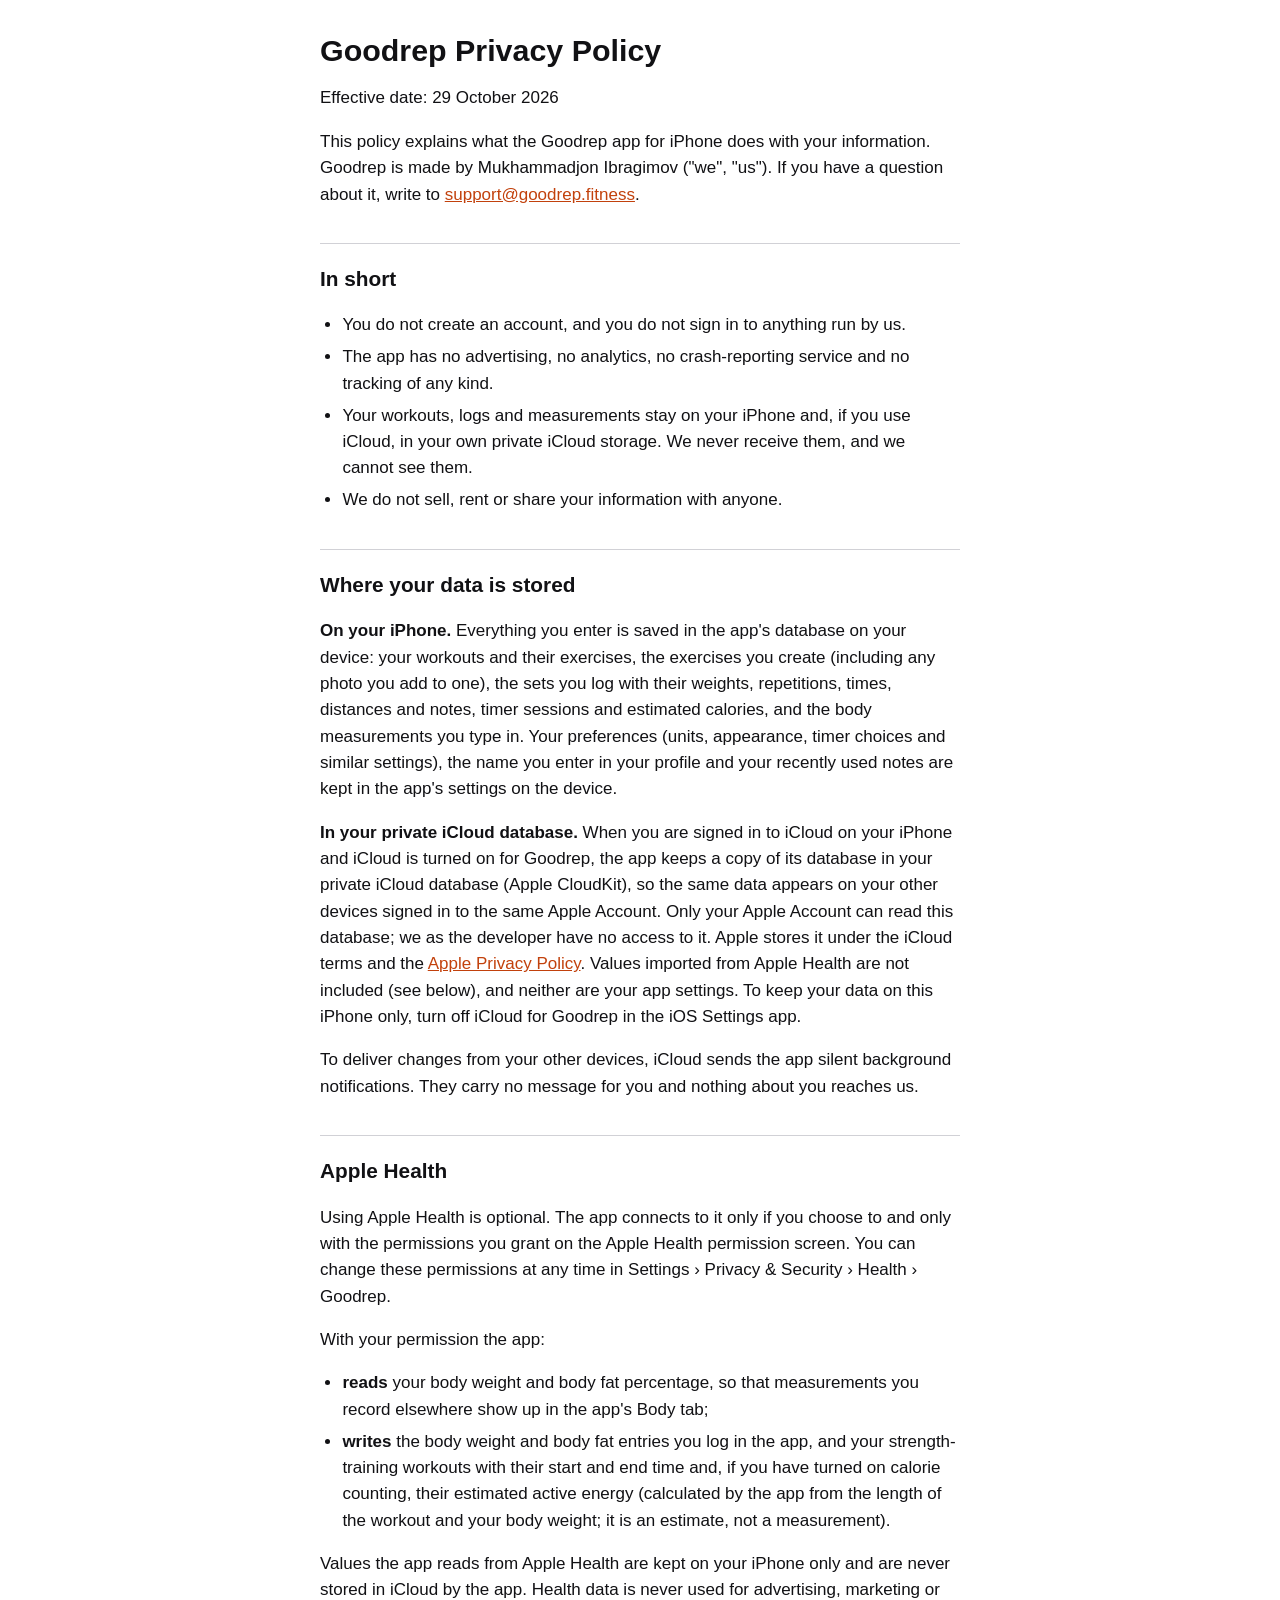
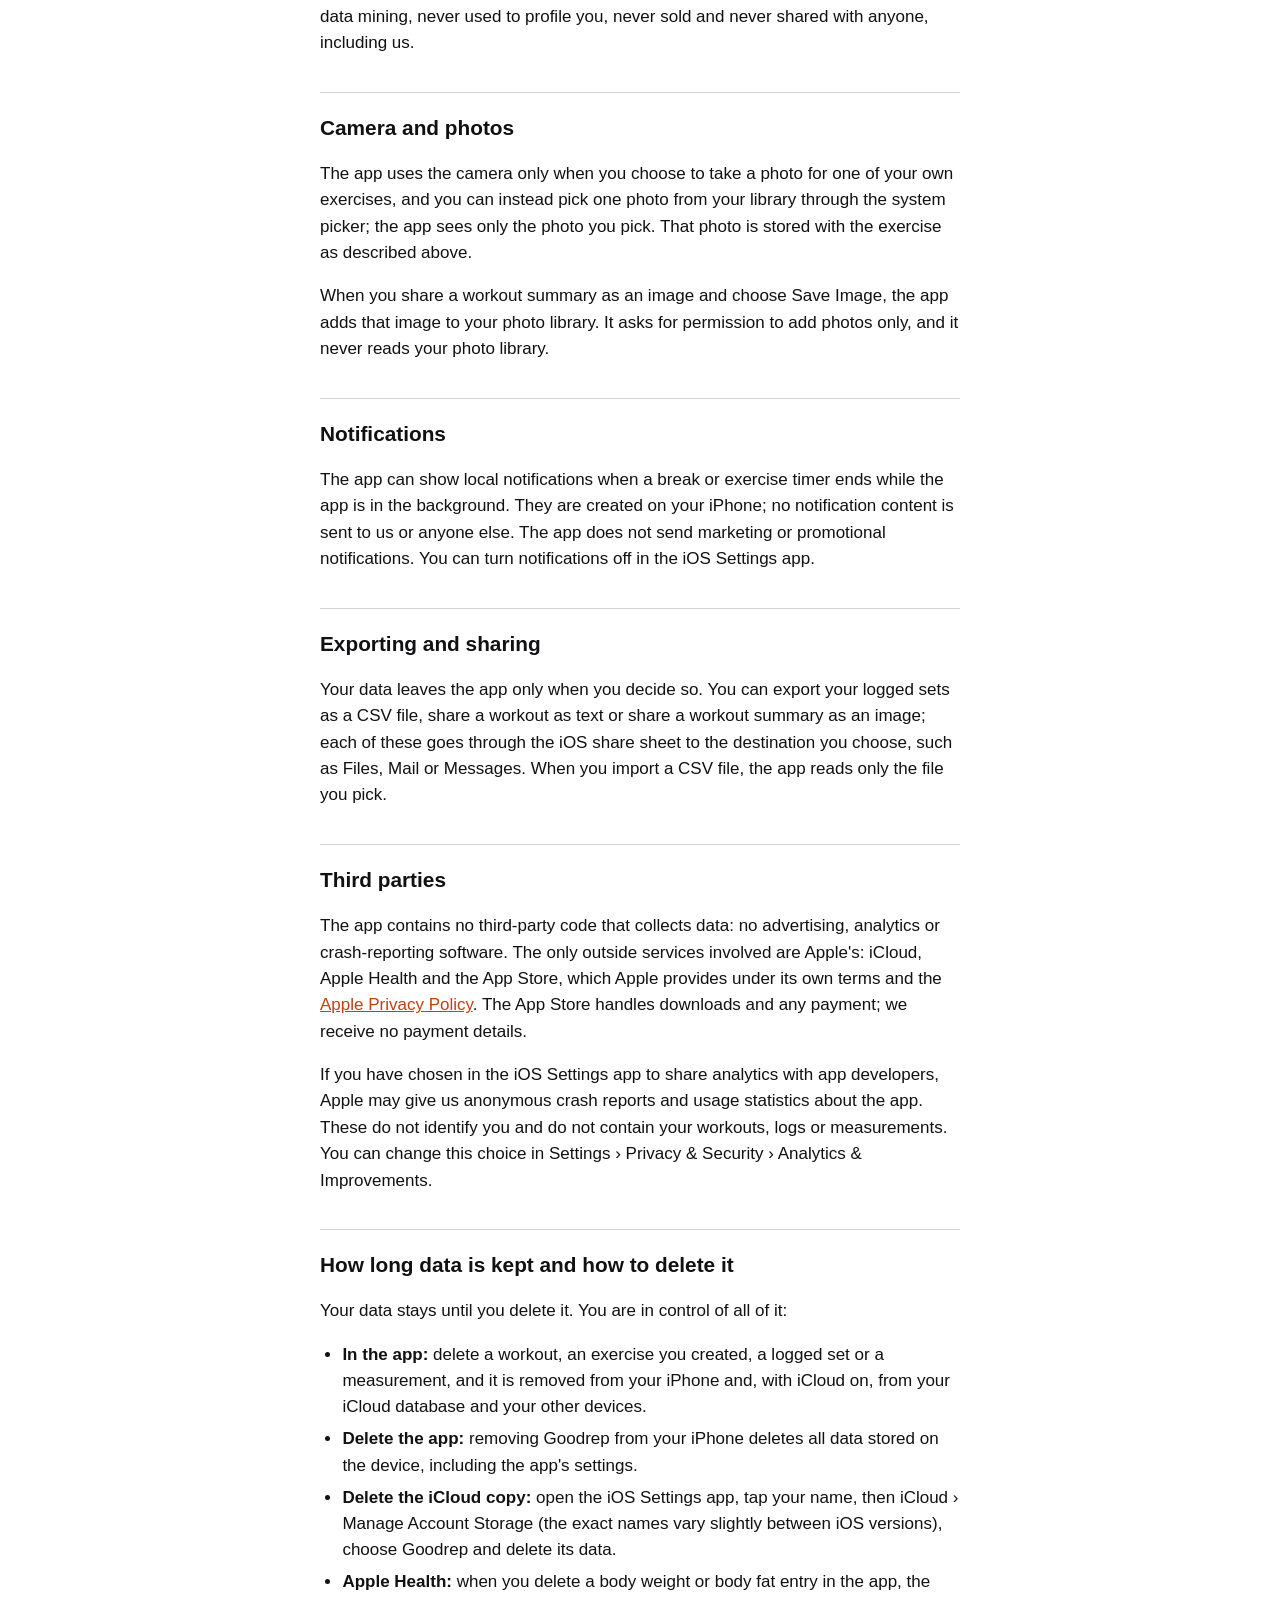
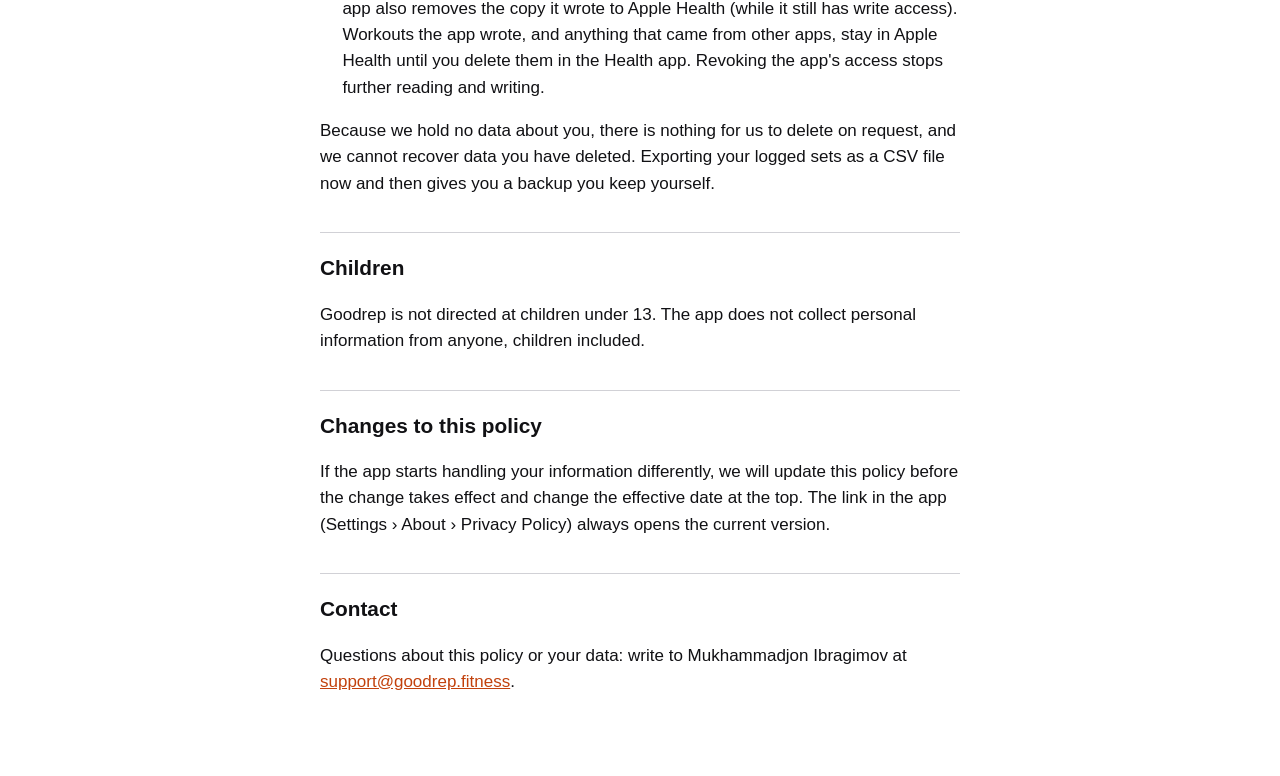
==== privacy/index.html @ b2b87155 "Goodrep site: privacy policy, support page, landing Co-Authored-By: Claude Fable 5.1 <noreply@anthro" ====
<!doctype html>
<html lang="en">
<head>
<meta charset="utf-8">
<meta name="viewport" content="width=device-width, initial-scale=1">
<title>Goodrep Privacy Policy</title>
<style>
:root { color-scheme: light dark; --bg: #ffffff; --text: #111114; --muted: #5c5c66; --accent: #c2410c; --rule: #d1d1d6; }
@media (prefers-color-scheme: dark) { :root { --bg: #000000; --text: #f5f5f7; --muted: #a1a1aa; --accent: #ff7a45; --rule: #38383a; } }
* { box-sizing: border-box; }
body { margin: 0; background: var(--bg); color: var(--text);
       font: 17px/1.55 -apple-system, BlinkMacSystemFont, "Segoe UI", Roboto, Helvetica, Arial, sans-serif;
       -webkit-text-size-adjust: 100%; }
main { max-width: 42rem; margin: 0 auto; padding: 2rem 16px 4rem; }
h1 { font-size: 1.9rem; line-height: 1.2; margin: 0 0 0.5rem; }
h2 { font-size: 1.3rem; margin: 2.2rem 0 0.6rem; padding-top: 1.2rem; border-top: 1px solid var(--rule); }
h3 { font-size: 1.05rem; margin: 1.6rem 0 0.4rem; }
p, li { overflow-wrap: anywhere; }
ul, ol { padding-left: 1.4rem; }
li { margin: 0.35rem 0; }
a { color: var(--accent); }
</style>
</head>
<body>
<main>
<h1>Goodrep Privacy Policy</h1>
<p>Effective date: 29 October 2026</p>
<p>This policy explains what the Goodrep app for iPhone does with your information. Goodrep is made by Mukhammadjon Ibragimov ("we", "us"). If you have a question about it, write to <a href="mailto:support@goodrep.fitness">support@goodrep.fitness</a>.</p>
<h2>In short</h2>
<ul>
<li>You do not create an account, and you do not sign in to anything run by us.</li>
<li>The app has no advertising, no analytics, no crash-reporting service and no tracking of any kind.</li>
<li>Your workouts, logs and measurements stay on your iPhone and, if you use iCloud, in your own private iCloud storage. We never receive them, and we cannot see them.</li>
<li>We do not sell, rent or share your information with anyone.</li>
</ul>
<h2>Where your data is stored</h2>
<p><strong>On your iPhone.</strong> Everything you enter is saved in the app's database on your device: your workouts and their exercises, the exercises you create (including any photo you add to one), the sets you log with their weights, repetitions, times, distances and notes, timer sessions and estimated calories, and the body measurements you type in. Your preferences (units, appearance, timer choices and similar settings), the name you enter in your profile and your recently used notes are kept in the app's settings on the device.</p>
<p><strong>In your private iCloud database.</strong> When you are signed in to iCloud on your iPhone and iCloud is turned on for Goodrep, the app keeps a copy of its database in your private iCloud database (Apple CloudKit), so the same data appears on your other devices signed in to the same Apple Account. Only your Apple Account can read this database; we as the developer have no access to it. Apple stores it under the iCloud terms and the <a href="https://www.apple.com/legal/privacy/">Apple Privacy Policy</a>. Values imported from Apple Health are not included (see below), and neither are your app settings. To keep your data on this iPhone only, turn off iCloud for Goodrep in the iOS Settings app.</p>
<p>To deliver changes from your other devices, iCloud sends the app silent background notifications. They carry no message for you and nothing about you reaches us.</p>
<h2>Apple Health</h2>
<p>Using Apple Health is optional. The app connects to it only if you choose to and only with the permissions you grant on the Apple Health permission screen. You can change these permissions at any time in Settings › Privacy &amp; Security › Health › Goodrep.</p>
<p>With your permission the app:</p>
<ul>
<li><strong>reads</strong> your body weight and body fat percentage, so that measurements you record elsewhere show up in the app's Body tab;</li>
<li><strong>writes</strong> the body weight and body fat entries you log in the app, and your strength-training workouts with their start and end time and, if you have turned on calorie counting, their estimated active energy (calculated by the app from the length of the workout and your body weight; it is an estimate, not a measurement).</li>
</ul>
<p>Values the app reads from Apple Health are kept on your iPhone only and are never stored in iCloud by the app. Health data is never used for advertising, marketing or data mining, never used to profile you, never sold and never shared with anyone, including us.</p>
<h2>Camera and photos</h2>
<p>The app uses the camera only when you choose to take a photo for one of your own exercises, and you can instead pick one photo from your library through the system picker; the app sees only the photo you pick. That photo is stored with the exercise as described above.</p>
<p>When you share a workout summary as an image and choose Save Image, the app adds that image to your photo library. It asks for permission to add photos only, and it never reads your photo library.</p>
<h2>Notifications</h2>
<p>The app can show local notifications when a break or exercise timer ends while the app is in the background. They are created on your iPhone; no notification content is sent to us or anyone else. The app does not send marketing or promotional notifications. You can turn notifications off in the iOS Settings app.</p>
<h2>Exporting and sharing</h2>
<p>Your data leaves the app only when you decide so. You can export your logged sets as a CSV file, share a workout as text or share a workout summary as an image; each of these goes through the iOS share sheet to the destination you choose, such as Files, Mail or Messages. When you import a CSV file, the app reads only the file you pick.</p>
<h2>Third parties</h2>
<p>The app contains no third-party code that collects data: no advertising, analytics or crash-reporting software. The only outside services involved are Apple's: iCloud, Apple Health and the App Store, which Apple provides under its own terms and the <a href="https://www.apple.com/legal/privacy/">Apple Privacy Policy</a>. The App Store handles downloads and any payment; we receive no payment details.</p>
<p>If you have chosen in the iOS Settings app to share analytics with app developers, Apple may give us anonymous crash reports and usage statistics about the app. These do not identify you and do not contain your workouts, logs or measurements. You can change this choice in Settings › Privacy &amp; Security › Analytics &amp; Improvements.</p>
<h2>How long data is kept and how to delete it</h2>
<p>Your data stays until you delete it. You are in control of all of it:</p>
<ul>
<li><strong>In the app:</strong> delete a workout, an exercise you created, a logged set or a measurement, and it is removed from your iPhone and, with iCloud on, from your iCloud database and your other devices.</li>
<li><strong>Delete the app:</strong> removing Goodrep from your iPhone deletes all data stored on the device, including the app's settings.</li>
<li><strong>Delete the iCloud copy:</strong> open the iOS Settings app, tap your name, then iCloud › Manage Account Storage (the exact names vary slightly between iOS versions), choose Goodrep and delete its data.</li>
<li><strong>Apple Health:</strong> when you delete a body weight or body fat entry in the app, the app also removes the copy it wrote to Apple Health (while it still has write access). Workouts the app wrote, and anything that came from other apps, stay in Apple Health until you delete them in the Health app. Revoking the app's access stops further reading and writing.</li>
</ul>
<p>Because we hold no data about you, there is nothing for us to delete on request, and we cannot recover data you have deleted. Exporting your logged sets as a CSV file now and then gives you a backup you keep yourself.</p>
<h2>Children</h2>
<p>Goodrep is not directed at children under 13. The app does not collect personal information from anyone, children included.</p>
<h2>Changes to this policy</h2>
<p>If the app starts handling your information differently, we will update this policy before the change takes effect and change the effective date at the top. The link in the app (Settings › About › Privacy Policy) always opens the current version.</p>
<h2>Contact</h2>
<p>Questions about this policy or your data: write to Mukhammadjon Ibragimov at <a href="mailto:support@goodrep.fitness">support@goodrep.fitness</a>.</p>
</main>
</body>
</html>
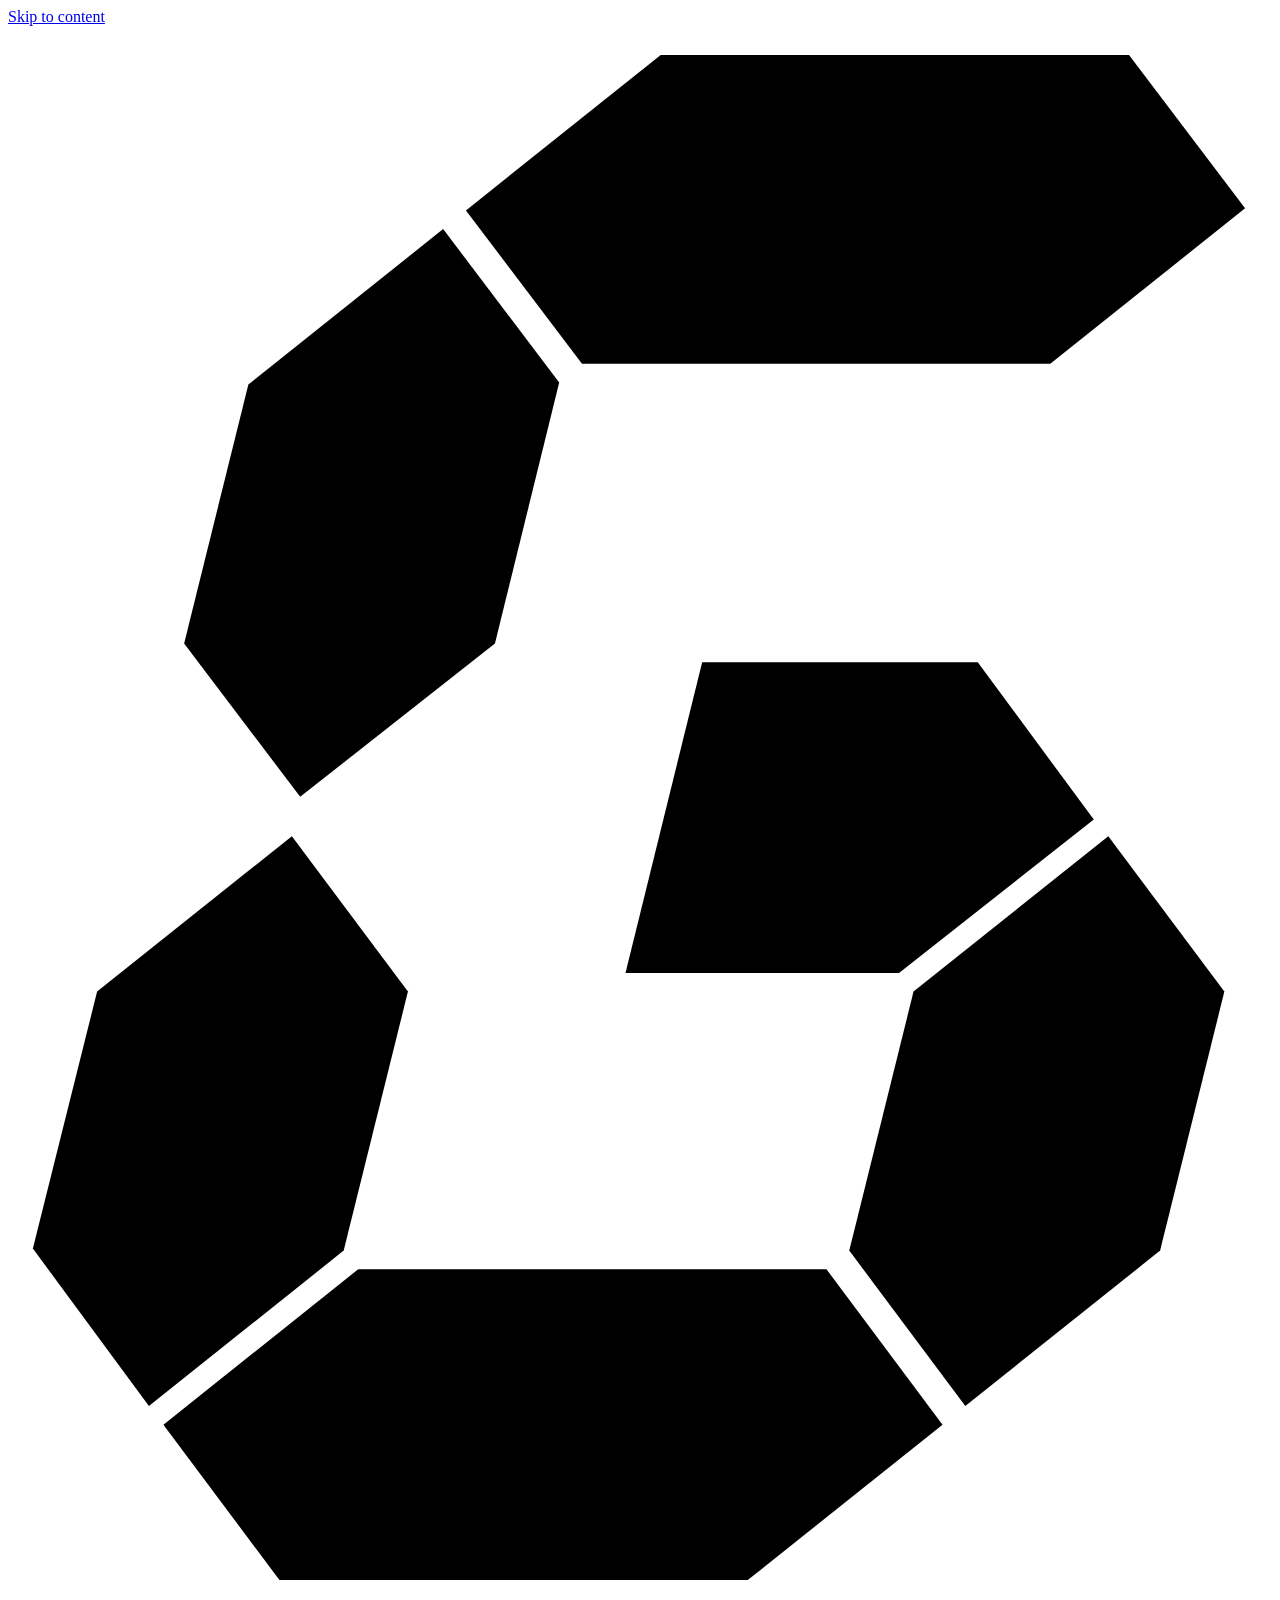
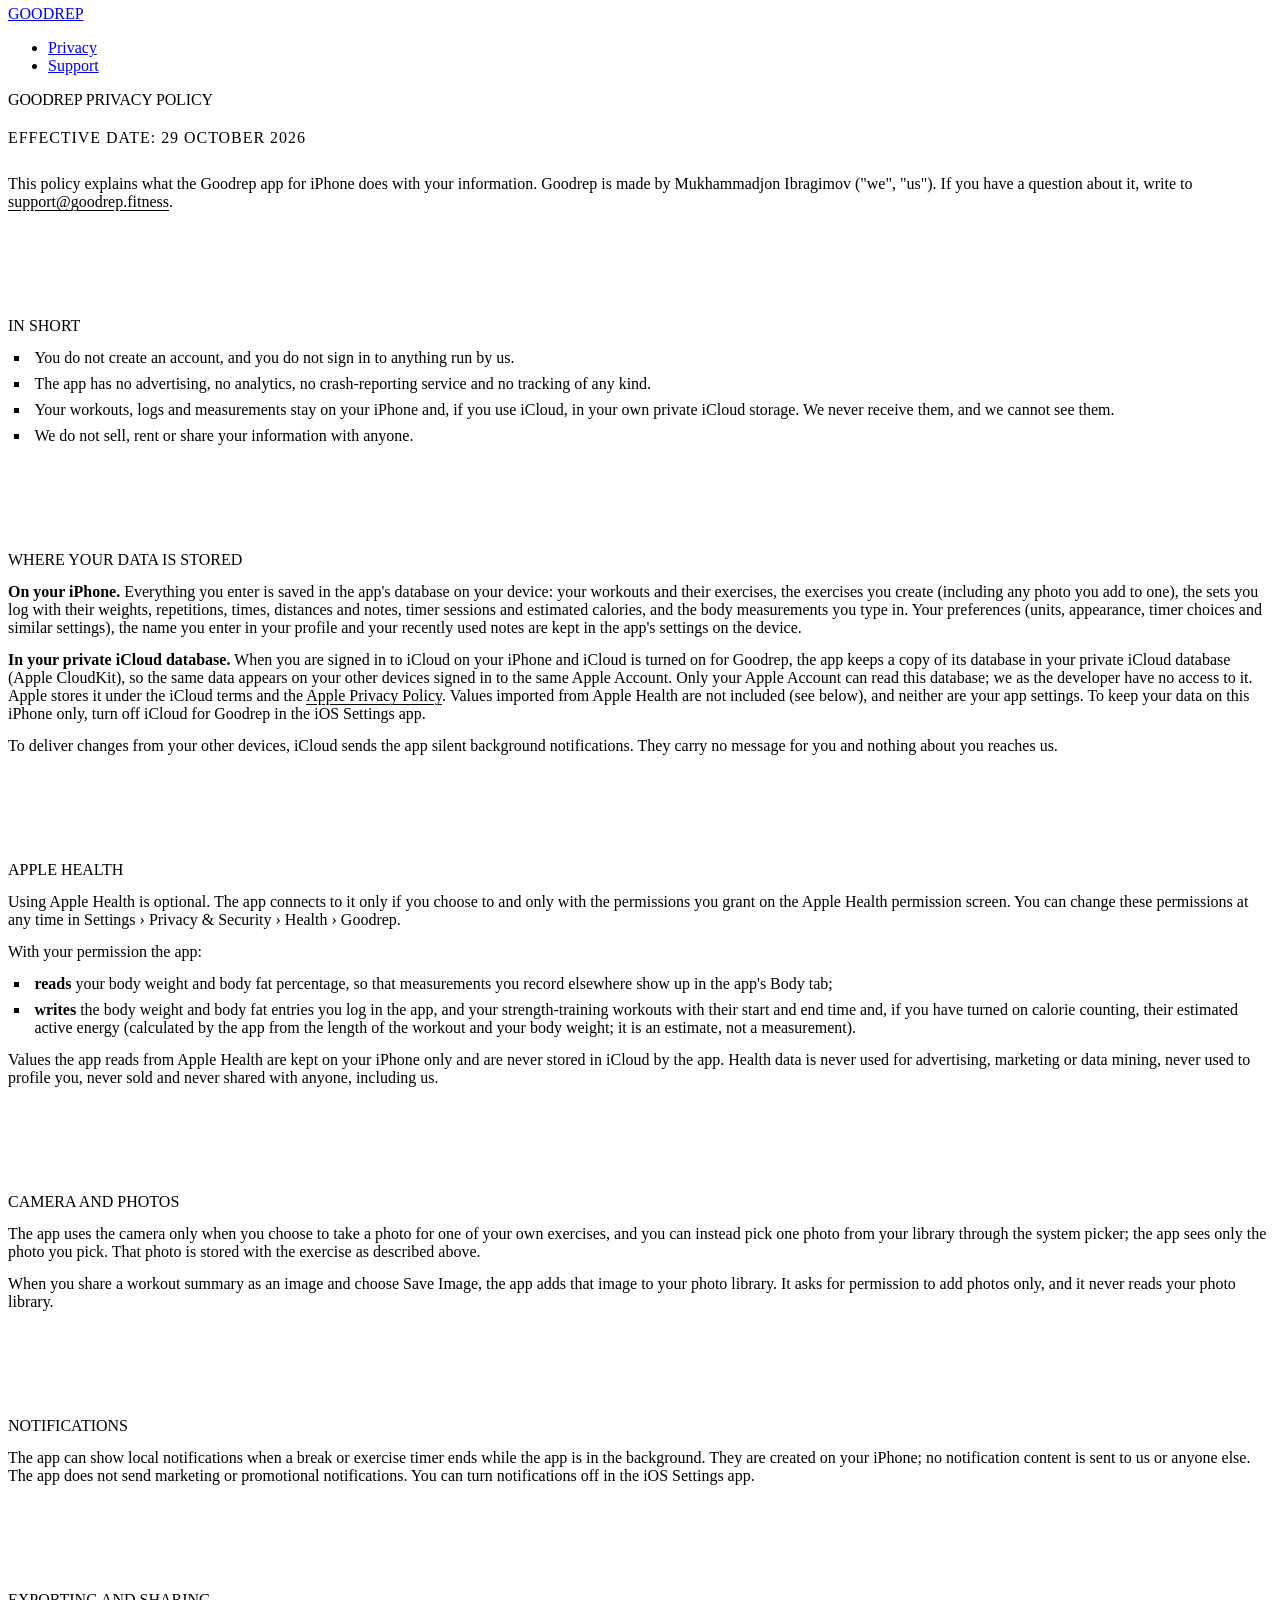
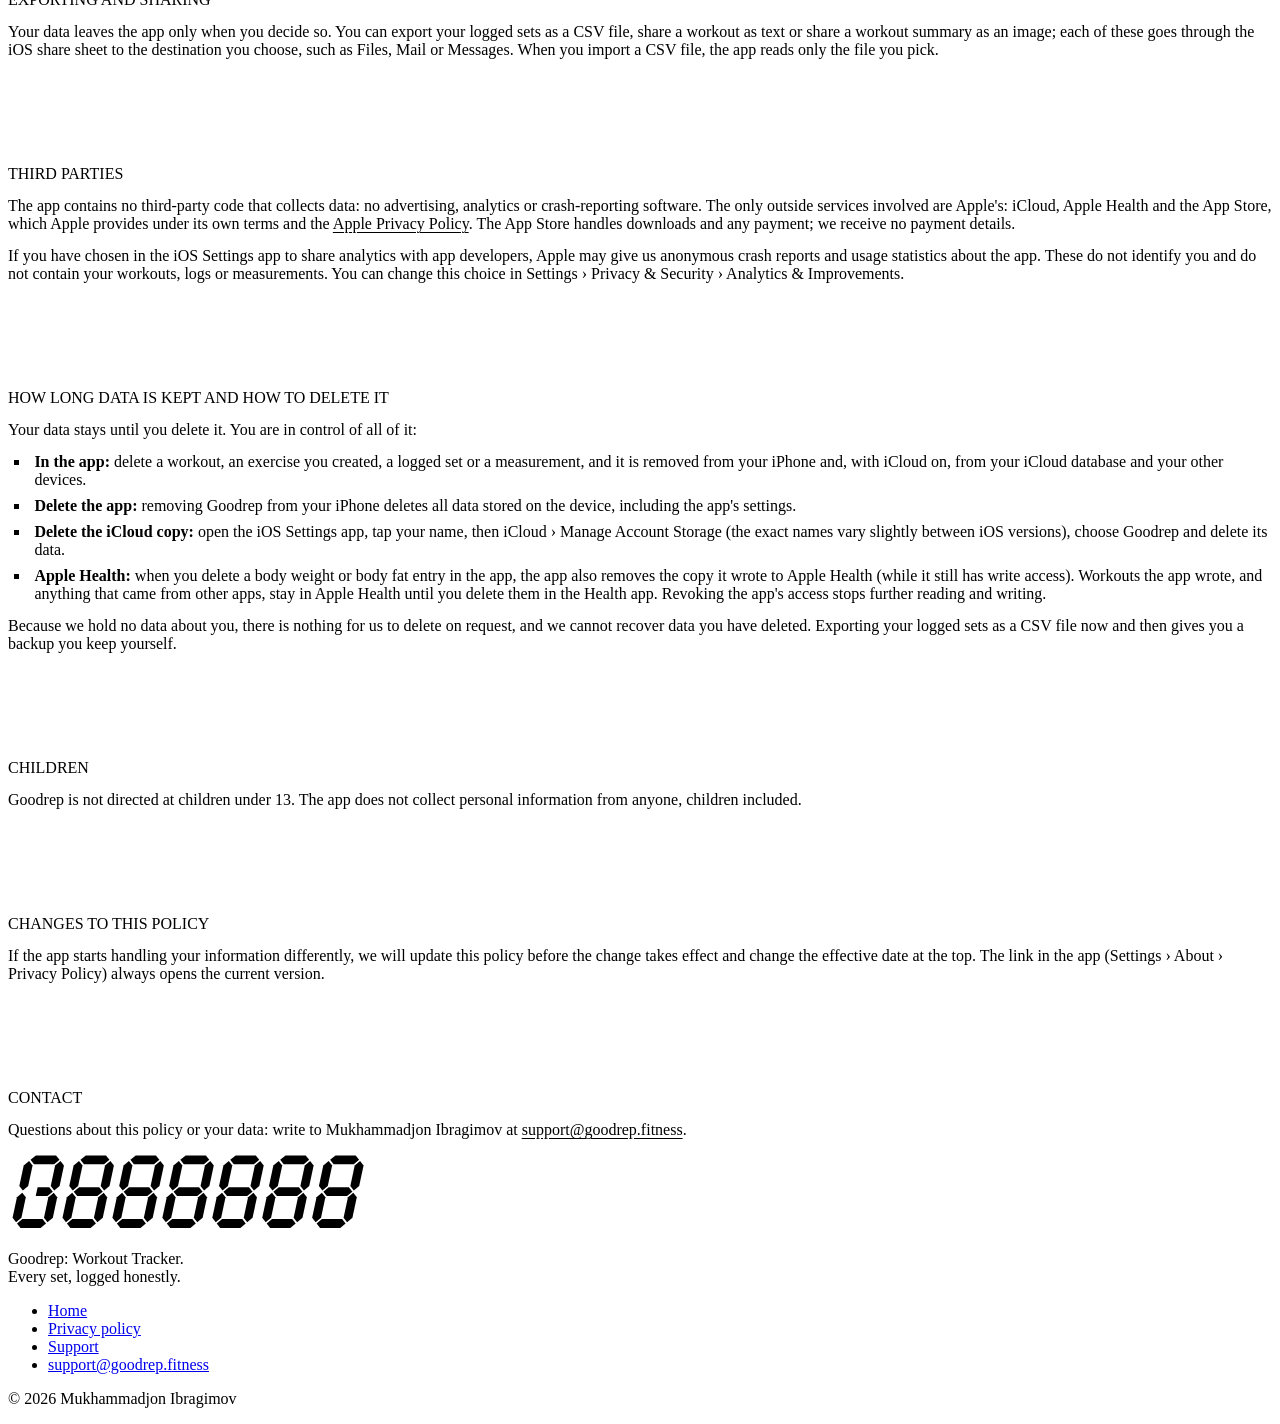
==== commit 61213284: "Site: privacy and support in the landing design system Same fonts, colours, header, footer and spaci" ====
--- a/privacy/index.html
+++ b/privacy/index.html
@@ -1,28 +1,54 @@
 <!doctype html>
+<!-- Goodrep Privacy Policy. The App Store listing links here, so the URL /privacy/ must keep working. Text inside <main> is the
+     owner's; the header, footer and styles are the site's shared design system (/assets/css/site.css). -->
 <html lang="en">
 <head>
 <meta charset="utf-8">
-<meta name="viewport" content="width=device-width, initial-scale=1">
+<meta name="viewport" content="width=device-width, initial-scale=1, viewport-fit=cover">
 <title>Goodrep Privacy Policy</title>
+<meta name="description" content="How the Goodrep app for iPhone handles your information: no account, no advertising, no analytics and no tracking. Your data stays on your iPhone and in your own iCloud.">
+<link rel="canonical" href="https://goodrep.fitness/privacy/">
+<meta name="theme-color" content="#0A0A0A" media="(prefers-color-scheme: dark)">
+<meta name="theme-color" content="#FFFFFF" media="(prefers-color-scheme: light)">
+<link rel="icon" href="/favicon.ico" sizes="48x48">
+<link rel="icon" href="/assets/brand/favicon.svg" type="image/svg+xml">
+<link rel="apple-touch-icon" href="/assets/brand/apple-touch-icon.png">
+<link rel="preload" href="/assets/fonts/archivo-expanded-latin.woff2" as="font" type="font/woff2" crossorigin>
+<link rel="preload" href="/assets/fonts/jetbrains-mono-latin.woff2" as="font" type="font/woff2" crossorigin>
+<link rel="stylesheet" href="/assets/css/site.css">
 <style>
-:root { color-scheme: light dark; --bg: #ffffff; --text: #111114; --muted: #5c5c66; --accent: #c2410c; --rule: #d1d1d6; }
-@media (prefers-color-scheme: dark) { :root { --bg: #000000; --text: #f5f5f7; --muted: #a1a1aa; --accent: #ff7a45; --rule: #38383a; } }
-* { box-sizing: border-box; }
-body { margin: 0; background: var(--bg); color: var(--text);
-       font: 17px/1.55 -apple-system, BlinkMacSystemFont, "Segoe UI", Roboto, Helvetica, Arial, sans-serif;
-       -webkit-text-size-adjust: 100%; }
-main { max-width: 42rem; margin: 0 auto; padding: 2rem 16px 4rem; }
-h1 { font-size: 1.9rem; line-height: 1.2; margin: 0 0 0.5rem; }
-h2 { font-size: 1.3rem; margin: 2.2rem 0 0.6rem; padding-top: 1.2rem; border-top: 1px solid var(--rule); }
-h3 { font-size: 1.05rem; margin: 1.6rem 0 0.4rem; }
-p, li { overflow-wrap: anywhere; }
-ul, ol { padding-left: 1.4rem; }
-li { margin: 0.35rem 0; }
-a { color: var(--accent); }
+/* Long-form pages (privacy, support); everything else comes from /assets/css/site.css. */
+.doc { max-width: calc(var(--measure) + 2 * var(--pad)); margin: 0 auto; padding: clamp(24px, 5vw, 64px) var(--pad) var(--section); }
+.doc h1 { margin: 0 0 20px; font: 900 clamp(34px, 7vw, 64px)/.95 var(--display); font-stretch: 125%; text-transform: uppercase;
+  letter-spacing: -.01em; text-wrap: balance; }
+.doc h2 { margin: 56px 0 14px; padding-top: 28px; border-top: 1px solid var(--surface2);
+  font: 900 clamp(21px, 2.6vw, 28px)/1.05 var(--display); font-stretch: 125%; text-transform: uppercase; }
+.doc h2::before { content: ""; display: block; width: 28px; height: 6px; margin-bottom: 16px; background: var(--mark); }
+.doc h3 { margin: 32px 0 6px; font-size: 18px; line-height: 1.35; font-weight: 650; }
+.doc p, .doc li { color: var(--text2); overflow-wrap: anywhere; }
+.doc p { margin: 0 0 14px; }
+.doc strong { color: var(--text); font-weight: 650; }
+.doc ul, .doc ol { margin: 0 0 14px; padding-left: 1.4rem; }
+.doc ul { list-style: square; }
+.doc li { margin: 8px 0; padding-left: 4px; }
+.doc li::marker { color: var(--text3); font: 700 15px var(--mono); }
+.doc a { color: var(--mark); text-decoration-thickness: 1px; text-underline-offset: 3px; }
+.doc a:hover { text-decoration-thickness: 3px; }
+.doc h1 + p { font: 500 13px/1.5 var(--mono); text-transform: uppercase; letter-spacing: .06em; color: var(--text3); margin-bottom: 28px; }
+footer.site .foot-home { display: block; max-width: 360px; padding: 0; }
 </style>
 </head>
 <body>
-<main>
+<a class="skip" href="#main">Skip to content</a>
+<header class="top">
+  <a class="brand" href="/" aria-label="Goodrep, home">
+    <svg viewBox="200 130 610 760" aria-hidden="true"><path d="M515 144h226l56 74-94 75H477l-56-74z"/><path d="M410 228l56 74-31 126-94 74-56-74 31-125z"/><path d="M535 437h133l56 76-94 74H498z"/><path d="M337 521l56 75-31 125-94 75-56-76 31-124z"/><path d="M369 730h226l56 75-94 75H331l-56-75z"/><path d="M731 521l56 75-31 125-94 75-56-75 31-125z"/></svg>
+    GOODREP
+  </a>
+  <nav aria-label="Pages"><ul class="mono"><li><a href="/privacy/" aria-current="page">Privacy</a></li><li><a href="/support/">Support</a></li></ul></nav>
+</header>
+
+<main id="main" class="doc">
 <h1>Goodrep Privacy Policy</h1>
 <p>Effective date: 29 October 2026</p>
 <p>This policy explains what the Goodrep app for iPhone does with your information. Goodrep is made by Mukhammadjon Ibragimov ("we", "us"). If you have a question about it, write to <a href="mailto:support@goodrep.fitness">support@goodrep.fitness</a>.</p>
@@ -71,5 +97,21 @@
 <h2>Contact</h2>
 <p>Questions about this policy or your data: write to Mukhammadjon Ibragimov at <a href="mailto:support@goodrep.fitness">support@goodrep.fitness</a>.</p>
 </main>
+
+<footer class="site">
+  <div class="wrap">
+    <a href="/" class="foot-home" aria-label="Goodrep home"><!--seg:foot--><svg class="seg" viewBox="-6 -6 894 192" role="img" aria-label="GOODREP"><g transform="translate(38.3 0) skewX(-12)"><polygon points="25.0,0.0 75.0,0.0 86.0,11.0 75.0,22.0 25.0,22.0 14.0,11.0" class="on"/><polygon points="89.0,14.0 100.0,25.0 100.0,76.0 89.0,87.0 78.0,76.0 78.0,25.0"/><polygon points="89.0,93.0 100.0,104.0 100.0,155.0 89.0,166.0 78.0,155.0 78.0,104.0" class="on"/><polygon points="25.0,158.0 75.0,158.0 86.0,169.0 75.0,180.0 25.0,180.0 14.0,169.0" class="on"/><polygon points="11.0,93.0 22.0,104.0 22.0,155.0 11.0,166.0 0.0,155.0 0.0,104.0" class="on"/><polygon points="11.0,14.0 22.0,25.0 22.0,76.0 11.0,87.0 0.0,76.0 0.0,25.0" class="on"/><polygon points="46.0,79.0 75.0,79.0 86.0,90.0 75.0,101.0 46.0,101.0" class="on"/></g><g transform="translate(162.3 0) skewX(-12)"><polygon points="25.0,0.0 75.0,0.0 86.0,11.0 75.0,22.0 25.0,22.0 14.0,11.0" class="on"/><polygon points="89.0,14.0 100.0,25.0 100.0,76.0 89.0,87.0 78.0,76.0 78.0,25.0" class="on"/><polygon points="89.0,93.0 100.0,104.0 100.0,155.0 89.0,166.0 78.0,155.0 78.0,104.0" class="on"/><polygon points="25.0,158.0 75.0,158.0 86.0,169.0 75.0,180.0 25.0,180.0 14.0,169.0" class="on"/><polygon points="11.0,93.0 22.0,104.0 22.0,155.0 11.0,166.0 0.0,155.0 0.0,104.0" class="on"/><polygon points="11.0,14.0 22.0,25.0 22.0,76.0 11.0,87.0 0.0,76.0 0.0,25.0" class="on"/><polygon points="25.0,79.0 75.0,79.0 86.0,90.0 75.0,101.0 25.0,101.0 14.0,90.0"/></g><g transform="translate(286.3 0) skewX(-12)"><polygon points="25.0,0.0 75.0,0.0 86.0,11.0 75.0,22.0 25.0,22.0 14.0,11.0" class="on"/><polygon points="89.0,14.0 100.0,25.0 100.0,76.0 89.0,87.0 78.0,76.0 78.0,25.0" class="on"/><polygon points="89.0,93.0 100.0,104.0 100.0,155.0 89.0,166.0 78.0,155.0 78.0,104.0" class="on"/><polygon points="25.0,158.0 75.0,158.0 86.0,169.0 75.0,180.0 25.0,180.0 14.0,169.0" class="on"/><polygon points="11.0,93.0 22.0,104.0 22.0,155.0 11.0,166.0 0.0,155.0 0.0,104.0" class="on"/><polygon points="11.0,14.0 22.0,25.0 22.0,76.0 11.0,87.0 0.0,76.0 0.0,25.0" class="on"/><polygon points="25.0,79.0 75.0,79.0 86.0,90.0 75.0,101.0 25.0,101.0 14.0,90.0"/></g><g transform="translate(410.3 0) skewX(-12)"><polygon points="25.0,0.0 75.0,0.0 86.0,11.0 75.0,22.0 25.0,22.0 14.0,11.0"/><polygon points="89.0,14.0 100.0,25.0 100.0,76.0 89.0,87.0 78.0,76.0 78.0,25.0" class="on"/><polygon points="89.0,93.0 100.0,104.0 100.0,155.0 89.0,166.0 78.0,155.0 78.0,104.0" class="on"/><polygon points="25.0,158.0 75.0,158.0 86.0,169.0 75.0,180.0 25.0,180.0 14.0,169.0" class="on"/><polygon points="11.0,93.0 22.0,104.0 22.0,155.0 11.0,166.0 0.0,155.0 0.0,104.0" class="on"/><polygon points="11.0,14.0 22.0,25.0 22.0,76.0 11.0,87.0 0.0,76.0 0.0,25.0"/><polygon points="25.0,79.0 75.0,79.0 86.0,90.0 75.0,101.0 25.0,101.0 14.0,90.0" class="on"/></g><g transform="translate(534.3 0) skewX(-12)"><polygon points="25.0,0.0 75.0,0.0 86.0,11.0 75.0,22.0 25.0,22.0 14.0,11.0"/><polygon points="89.0,14.0 100.0,25.0 100.0,76.0 89.0,87.0 78.0,76.0 78.0,25.0"/><polygon points="89.0,93.0 100.0,104.0 100.0,155.0 89.0,166.0 78.0,155.0 78.0,104.0"/><polygon points="25.0,158.0 75.0,158.0 86.0,169.0 75.0,180.0 25.0,180.0 14.0,169.0"/><polygon points="11.0,93.0 22.0,104.0 22.0,155.0 11.0,166.0 0.0,155.0 0.0,104.0" class="on"/><polygon points="11.0,14.0 22.0,25.0 22.0,76.0 11.0,87.0 0.0,76.0 0.0,25.0"/><polygon points="25.0,79.0 75.0,79.0 86.0,90.0 75.0,101.0 25.0,101.0 14.0,90.0" class="on"/></g><g transform="translate(658.3 0) skewX(-12)"><polygon points="25.0,0.0 75.0,0.0 86.0,11.0 75.0,22.0 25.0,22.0 14.0,11.0" class="on"/><polygon points="89.0,14.0 100.0,25.0 100.0,76.0 89.0,87.0 78.0,76.0 78.0,25.0"/><polygon points="89.0,93.0 100.0,104.0 100.0,155.0 89.0,166.0 78.0,155.0 78.0,104.0"/><polygon points="25.0,158.0 75.0,158.0 86.0,169.0 75.0,180.0 25.0,180.0 14.0,169.0" class="on"/><polygon points="11.0,93.0 22.0,104.0 22.0,155.0 11.0,166.0 0.0,155.0 0.0,104.0" class="on"/><polygon points="11.0,14.0 22.0,25.0 22.0,76.0 11.0,87.0 0.0,76.0 0.0,25.0" class="on"/><polygon points="25.0,79.0 75.0,79.0 86.0,90.0 75.0,101.0 25.0,101.0 14.0,90.0" class="on"/></g><g transform="translate(782.3 0) skewX(-12)"><polygon points="25.0,0.0 75.0,0.0 86.0,11.0 75.0,22.0 25.0,22.0 14.0,11.0" class="on"/><polygon points="89.0,14.0 100.0,25.0 100.0,76.0 89.0,87.0 78.0,76.0 78.0,25.0" class="on"/><polygon points="89.0,93.0 100.0,104.0 100.0,155.0 89.0,166.0 78.0,155.0 78.0,104.0"/><polygon points="25.0,158.0 75.0,158.0 86.0,169.0 75.0,180.0 25.0,180.0 14.0,169.0"/><polygon points="11.0,93.0 22.0,104.0 22.0,155.0 11.0,166.0 0.0,155.0 0.0,104.0" class="on"/><polygon points="11.0,14.0 22.0,25.0 22.0,76.0 11.0,87.0 0.0,76.0 0.0,25.0" class="on"/><polygon points="25.0,79.0 75.0,79.0 86.0,90.0 75.0,101.0 25.0,101.0 14.0,90.0" class="on"/></g></svg><!--/seg--></a>
+    <p class="tagline">Goodrep: Workout Tracker.<br> Every set, logged honestly.</p>
+    <div class="row mono">
+      <nav aria-label="Site"><ul>
+        <li><a href="/">Home</a></li>
+        <li><a href="/privacy/" aria-current="page">Privacy policy</a></li>
+        <li><a href="/support/">Support</a></li>
+        <li><a href="mailto:support@goodrep.fitness">support@goodrep.fitness</a></li>
+      </ul></nav>
+      <p>© 2026 Mukhammadjon Ibragimov</p>
+    </div>
+  </div>
+</footer>
 </body>
 </html>
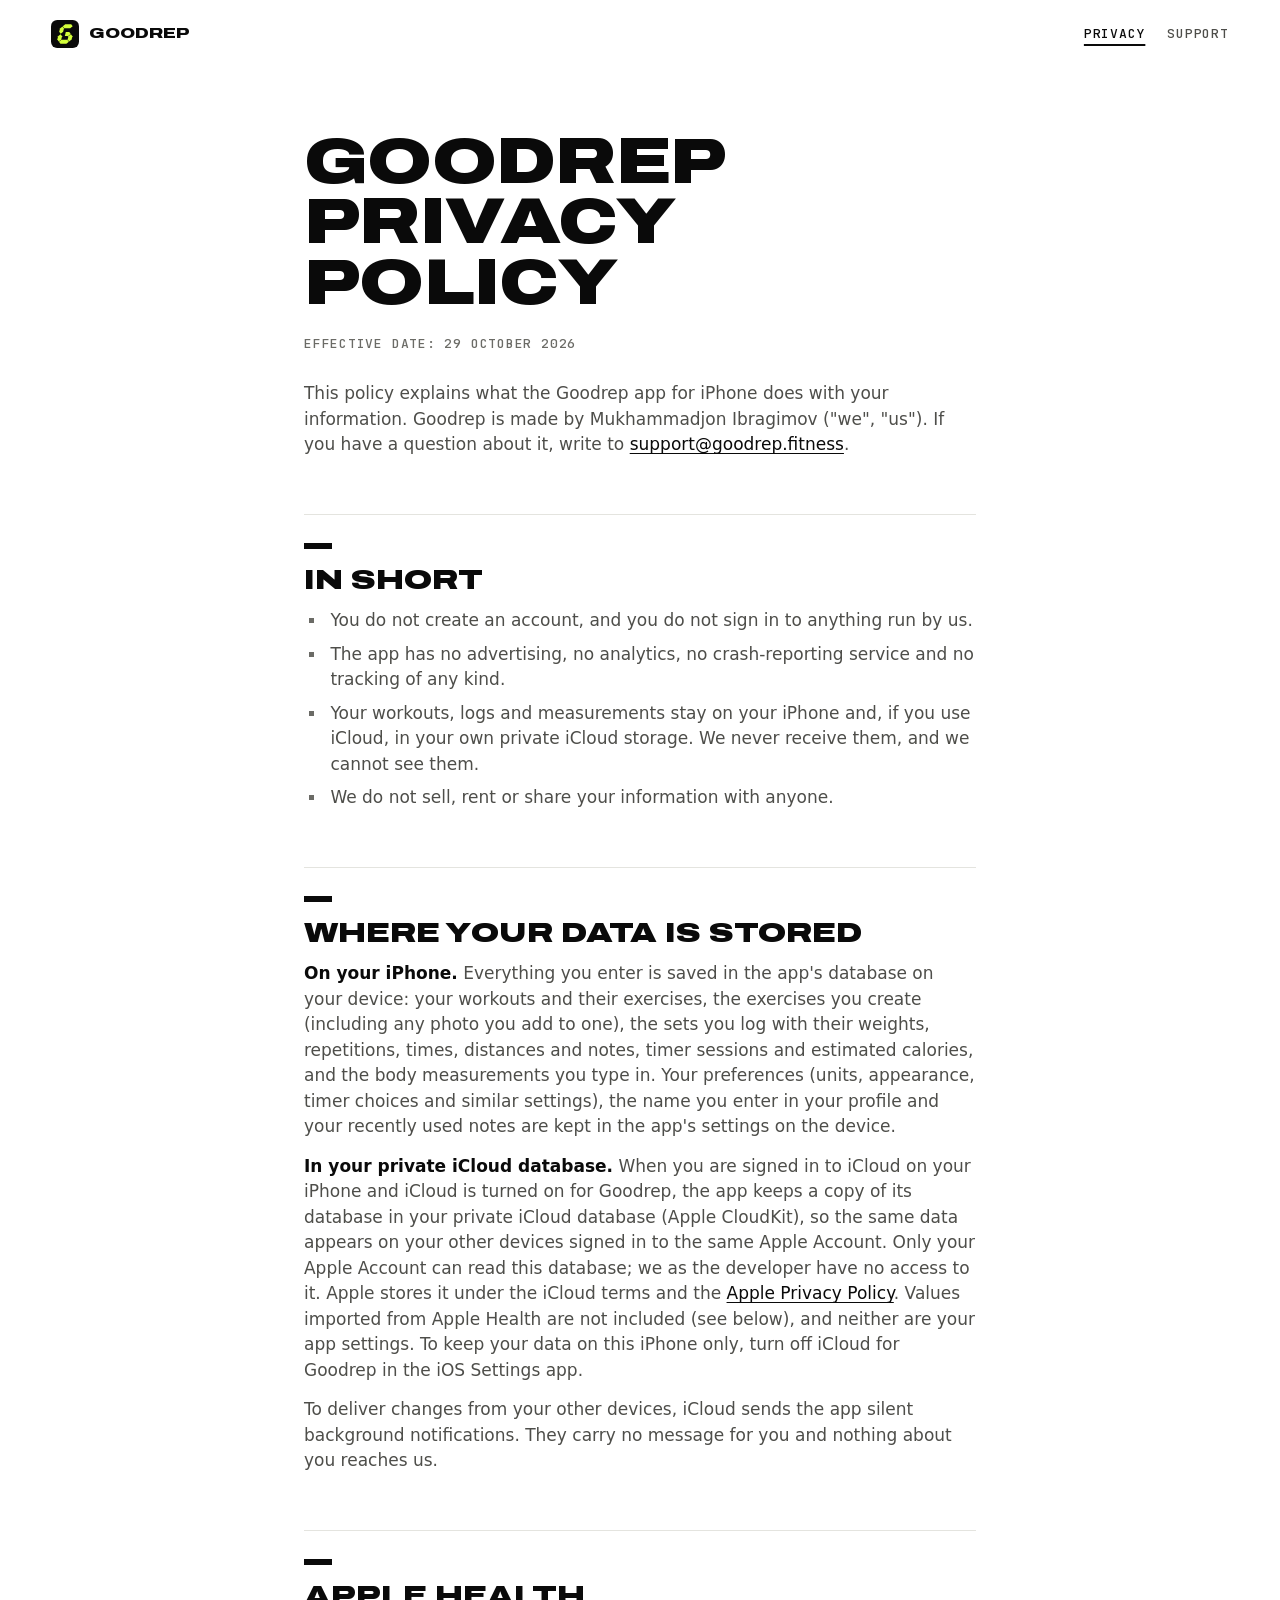
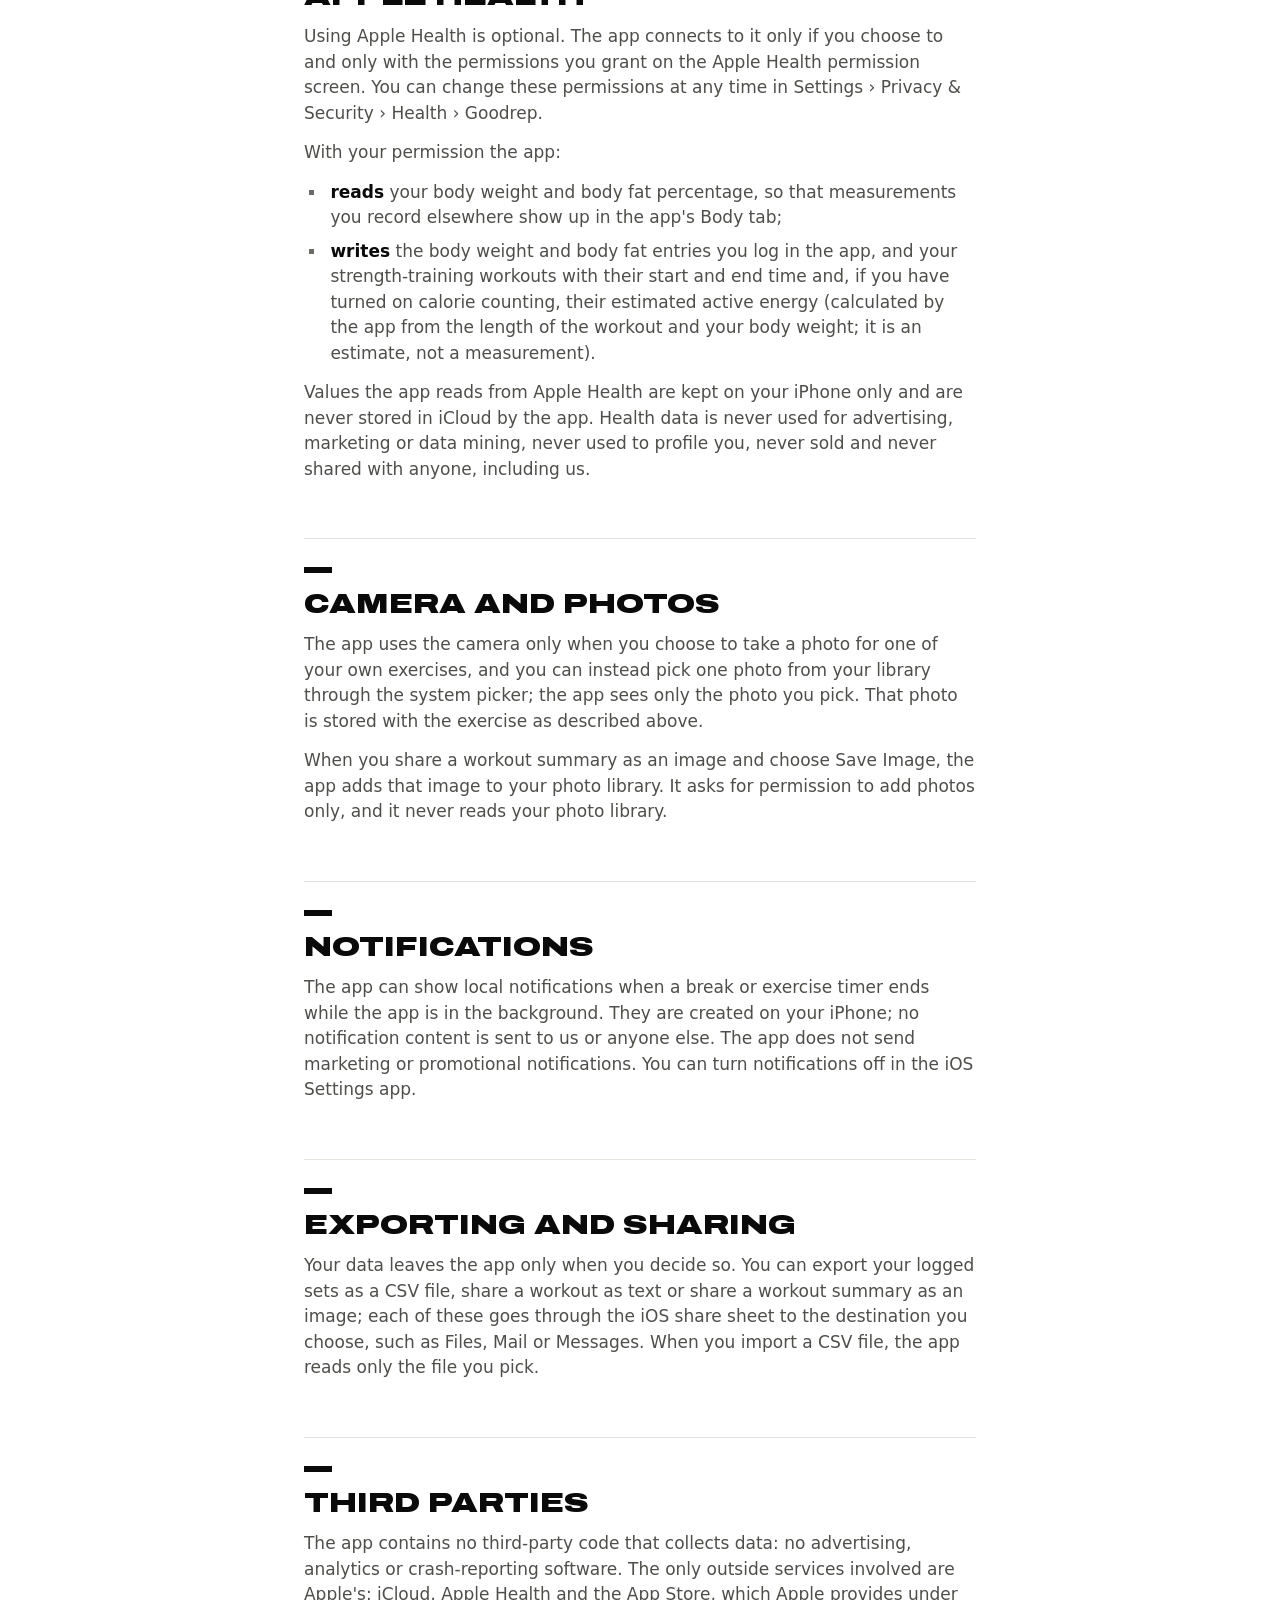
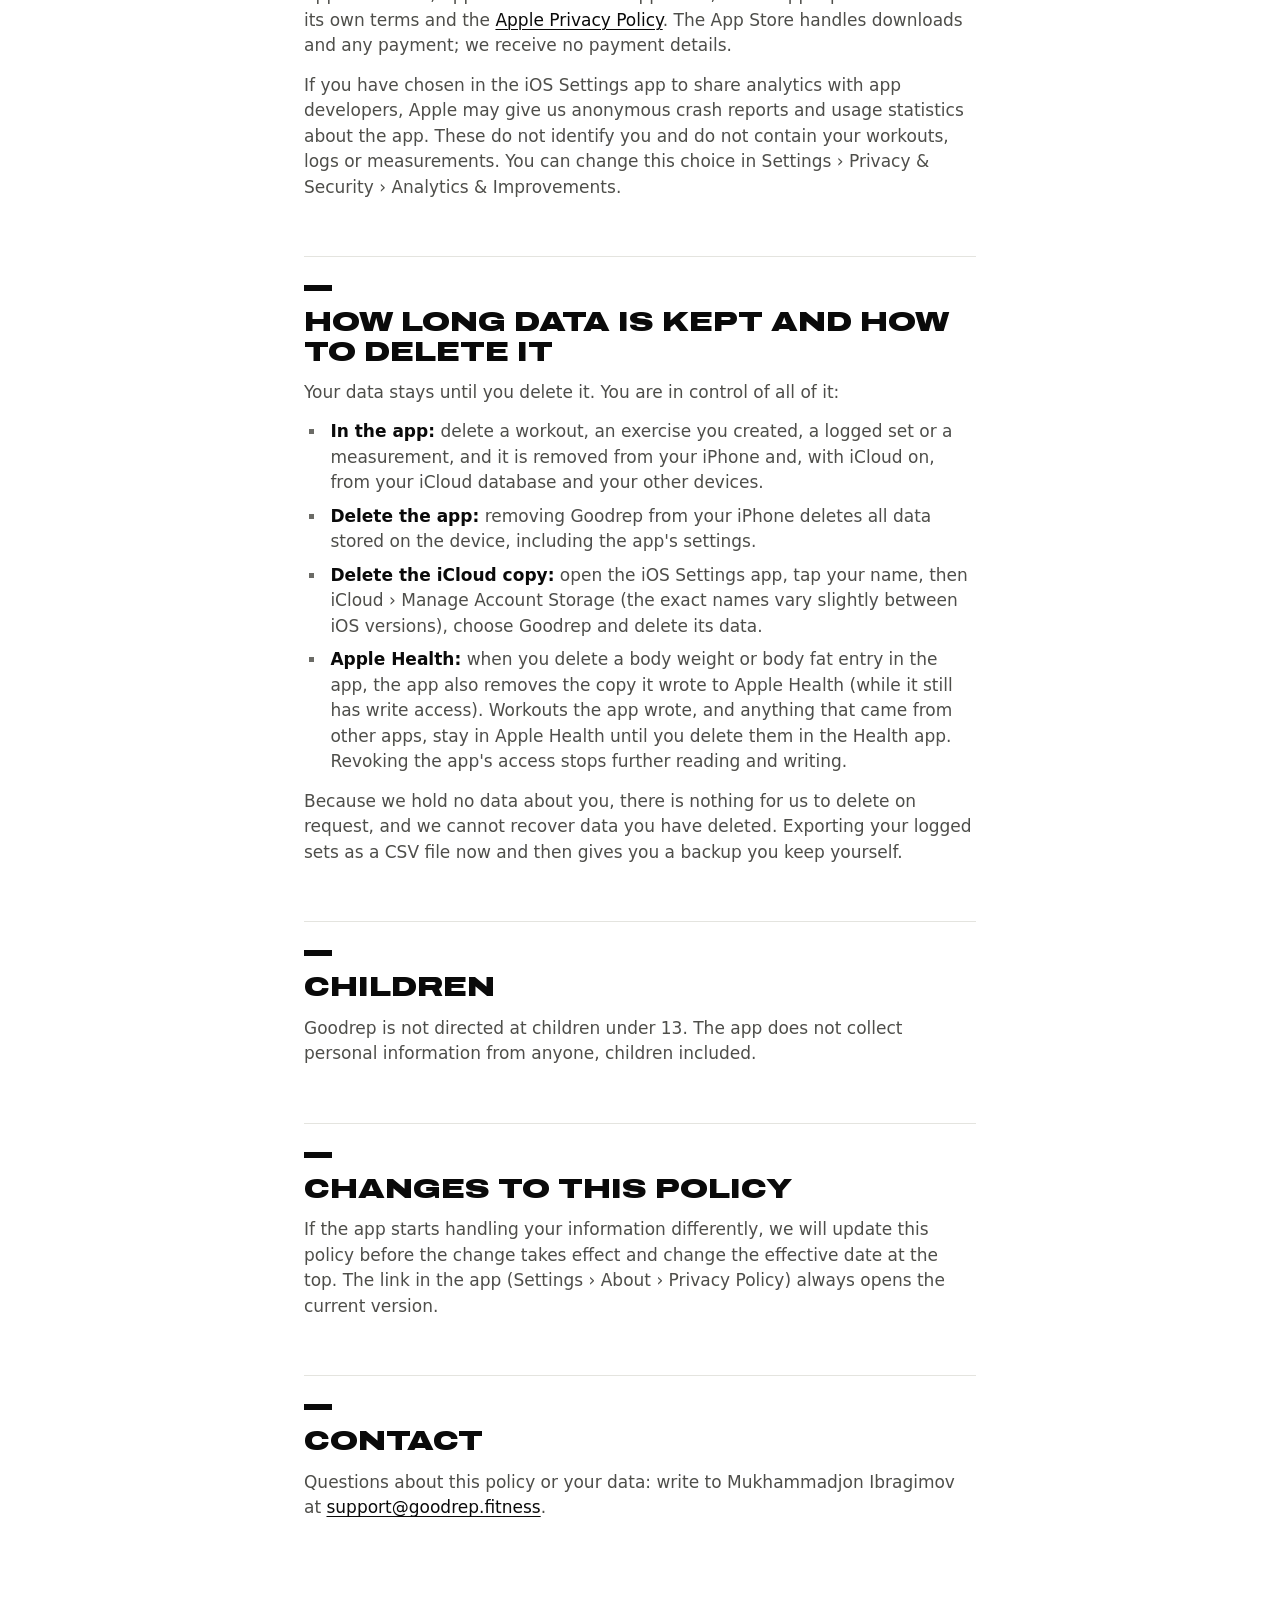
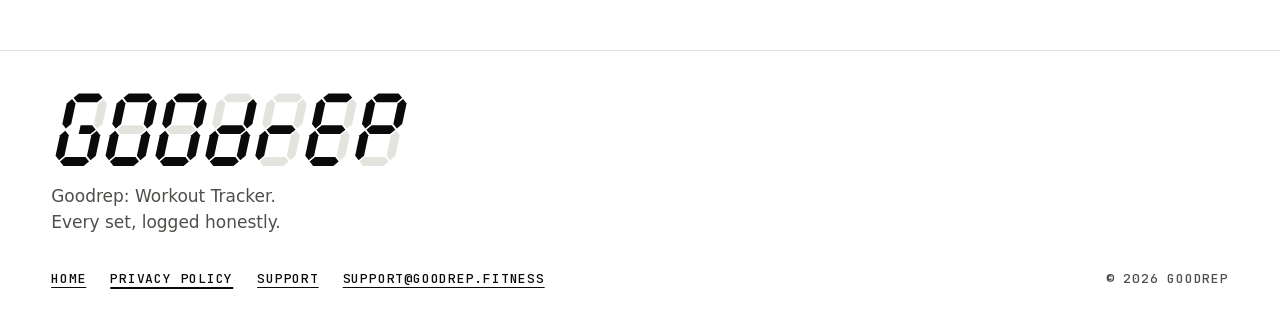
==== commit 92223360: "Site: footer says Goodrep, not the owner name Co-Authored-By: Claude Fable 5.1 <noreply@anthropic.co" ====
--- a/privacy/index.html
+++ b/privacy/index.html
@@ -109,7 +109,7 @@
         <li><a href="/support/">Support</a></li>
         <li><a href="mailto:support@goodrep.fitness">support@goodrep.fitness</a></li>
       </ul></nav>
-      <p>© 2026 Mukhammadjon Ibragimov</p>
+      <p>© 2026 Goodrep</p>
     </div>
   </div>
 </footer>
--- a/assets/css/site.css
+++ b/assets/css/site.css
@@ -0,0 +1,103 @@
+/* Goodrep site: the design system shared by /, /privacy/ and /support/.
+   Colours are the app's Volt tokens (docs/design/volt.md in the app repo): dark is chartreuse on black; light is ink on
+   white with a chartreuse highlighter, where chartreuse is only ever a fill behind black, never text or a line.
+   The LED housings (.housing) stay dark in both themes, like the app's full-screen timer. Page-specific rules live in
+   each page's own <style>. */
+
+@font-face { font-family: "Archivo"; font-style: normal; font-weight: 800 900; font-stretch: 125%; font-display: swap;
+  src: url("/assets/fonts/archivo-expanded-latin.woff2") format("woff2"); }
+@font-face { font-family: "JetBrains Mono"; font-style: normal; font-weight: 500 700; font-display: swap;
+  src: url("/assets/fonts/jetbrains-mono-latin.woff2") format("woff2"); }
+
+:root {
+  --bg: #0A0A0A; --surface: #161616; --surface2: #232323; --line: #262626;
+  --text: #F3F3EE; --text2: #B2B2AC; --text3: #8A8A84;
+  --mark: #D4FF3A;            /* accent ink: chartreuse in dark, ink in light */
+  --volt: #D4FF3A; --on-volt: #0A0A0A;
+  --seg-on: #D4FF3A; --seg-off: #232323;
+  --display: "Archivo", "Arial Black", system-ui, sans-serif;
+  --mono: "JetBrains Mono", ui-monospace, "SF Mono", Menlo, monospace;
+  --body: system-ui, -apple-system, "Segoe UI", Roboto, sans-serif;
+  --pad: clamp(16px, 4vw, 56px);       /* page gutter */
+  --section: clamp(56px, 9vw, 120px);  /* space above and below a section */
+  --max: 1320px;                       /* widest content */
+  --measure: 42rem;                    /* reading width */
+  color-scheme: dark light;
+}
+@media (prefers-color-scheme: light) {
+  :root {
+    --bg: #FFFFFF; --surface: #F2F2EF; --surface2: #E4E4DF; --line: #D9D9D3;
+    --text: #0A0A0A; --text2: #4E4E4A; --text3: #6B6B66;
+    --mark: #0A0A0A;
+    --seg-on: #0A0A0A; --seg-off: #E4E4DF;
+    color-scheme: light dark;
+  }
+}
+
+* { box-sizing: border-box; }
+html { scroll-behavior: smooth; }
+body { margin: 0; background: var(--bg); color: var(--text); font: 17px/1.5 var(--body); -webkit-text-size-adjust: 100%; }
+a { color: inherit; }
+img { display: block; max-width: 100%; }
+:focus-visible { outline: 3px solid var(--mark); outline-offset: 3px; }
+.skip { position: absolute; left: 8px; top: -60px; z-index: 30; background: var(--volt); color: var(--on-volt);
+  padding: 10px 14px; font: 700 13px var(--mono); text-transform: uppercase; }
+.skip:focus { top: 8px; }
+.sr { position: absolute; width: 1px; height: 1px; overflow: hidden; clip: rect(0 0 0 0); white-space: nowrap; }
+.wrap { max-width: var(--max); margin: 0 auto; padding: 0 var(--pad); }
+.mono { font-family: var(--mono); font-weight: 500; text-transform: uppercase; letter-spacing: .06em; font-size: 13px; }
+.display { text-wrap: balance; margin: 0; font-family: var(--display); font-weight: 900; font-stretch: 125%;
+  text-transform: uppercase; line-height: .92; letter-spacing: -.01em; }
+/* Emphasis: chartreuse text in dark, a chartreuse highlighter behind ink in light. */
+.hl { color: var(--mark); }
+@media (prefers-color-scheme: light) {
+  .hl { background: var(--volt); color: var(--on-volt); padding: 0 .08em; -webkit-box-decoration-break: clone; box-decoration-break: clone; }
+}
+
+/* Seven-segment displays (inline SVG from tools/segments.py) */
+.seg { display: block; width: 100%; height: auto; overflow: visible; }
+.seg polygon, .seg .colon { fill: var(--seg-off); }
+.seg .on, .seg .colon.on { fill: var(--seg-on); }
+/* The LED housing is dark in both themes. */
+.housing { --text: #F3F3EE; --text2: #B2B2AC; --text3: #8A8A84; --mark: #D4FF3A; --seg-on: #D4FF3A; --seg-off: #232323;
+  position: relative; color: var(--text); background: #161616; border: 1px solid #2C2C2C; border-radius: clamp(10px, 1.6vw, 22px);
+  padding: clamp(28px, 4vw, 56px) clamp(16px, 3vw, 48px) clamp(16px, 2.4vw, 32px);
+  box-shadow: inset 0 0 0 clamp(4px, .6vw, 8px) #101010; }
+.housing .tag { position: absolute; top: clamp(8px, 1.1vw, 16px); color: var(--text3); font-size: 12px; }
+.housing .tag.l { left: clamp(16px, 3vw, 48px); } .housing .tag.r { right: clamp(16px, 3vw, 48px); }
+
+/* Buttons. A ghost button is an outline in the accent ink. */
+.btns { display: flex; flex-wrap: wrap; gap: 12px; }
+.btn { display: inline-flex; align-items: center; justify-content: center; min-height: 52px; padding: 0 22px; border: 2px solid var(--volt);
+  background: var(--volt); color: var(--on-volt); text-decoration: none; font: 900 14px/1.15 var(--display); font-stretch: 125%;
+  text-transform: uppercase; letter-spacing: .02em; text-align: center; cursor: pointer; }
+.btn:hover { background: var(--bg); color: var(--mark); border-color: var(--mark); }
+.btn.ghost { background: transparent; color: var(--mark); border-color: var(--mark); }
+.btn.ghost:hover { background: var(--volt); color: var(--on-volt); border-color: var(--volt); }
+@media (prefers-color-scheme: light) { .btn.ghost:hover { border-color: var(--on-volt); } }
+@media (max-width: 420px) { .btn { padding: 0 12px; font-size: 13px; letter-spacing: 0; } }
+
+/* Header */
+header.top { display: flex; align-items: center; justify-content: space-between; gap: 16px; padding: 16px var(--pad); }
+.brand { display: flex; align-items: center; gap: 10px; text-decoration: none; font: 900 15px/1 var(--display); font-stretch: 125%; }
+/* The app icon itself: chartreuse G on a black tile, in both themes. */
+.brand svg { width: 28px; height: 28px; border-radius: 22%; background: #0A0A0A; padding: 4px; }
+.brand path { fill: #D4FF3A; }
+header nav ul { display: flex; gap: 6px 22px; margin: 0; padding: 0; list-style: none; }
+header nav a { text-decoration: none; color: var(--text2); padding: 8px 0; display: inline-block; }
+header nav a:hover, header nav a[aria-current="page"] { color: var(--mark); }
+header nav a[aria-current="page"] { text-decoration: underline; text-decoration-thickness: 2px; text-underline-offset: 6px; }
+header nav .cta-link { color: var(--mark); }
+
+/* Footer */
+footer.site { padding: 40px 0; border-top: 1px solid var(--surface2); }
+footer.site .seg { max-width: 360px; }
+footer.site .tagline { margin: 16px 0 28px; color: var(--text2); }
+footer.site .row { display: flex; flex-wrap: wrap; justify-content: space-between; gap: 16px; color: var(--text2); }
+footer.site ul { display: flex; flex-wrap: wrap; gap: 8px 24px; margin: 0; padding: 0; list-style: none; }
+footer.site a { color: var(--text); text-underline-offset: 4px; display: inline-block; padding: 6px 0; }
+footer.site a:hover { color: var(--mark); text-decoration-thickness: 2px; }
+footer.site a[aria-current="page"] { color: var(--mark); text-decoration-thickness: 2px; }
+footer.site p { margin: 6px 0 0; }
+
+@media (prefers-reduced-motion: reduce) { html { scroll-behavior: auto; } }
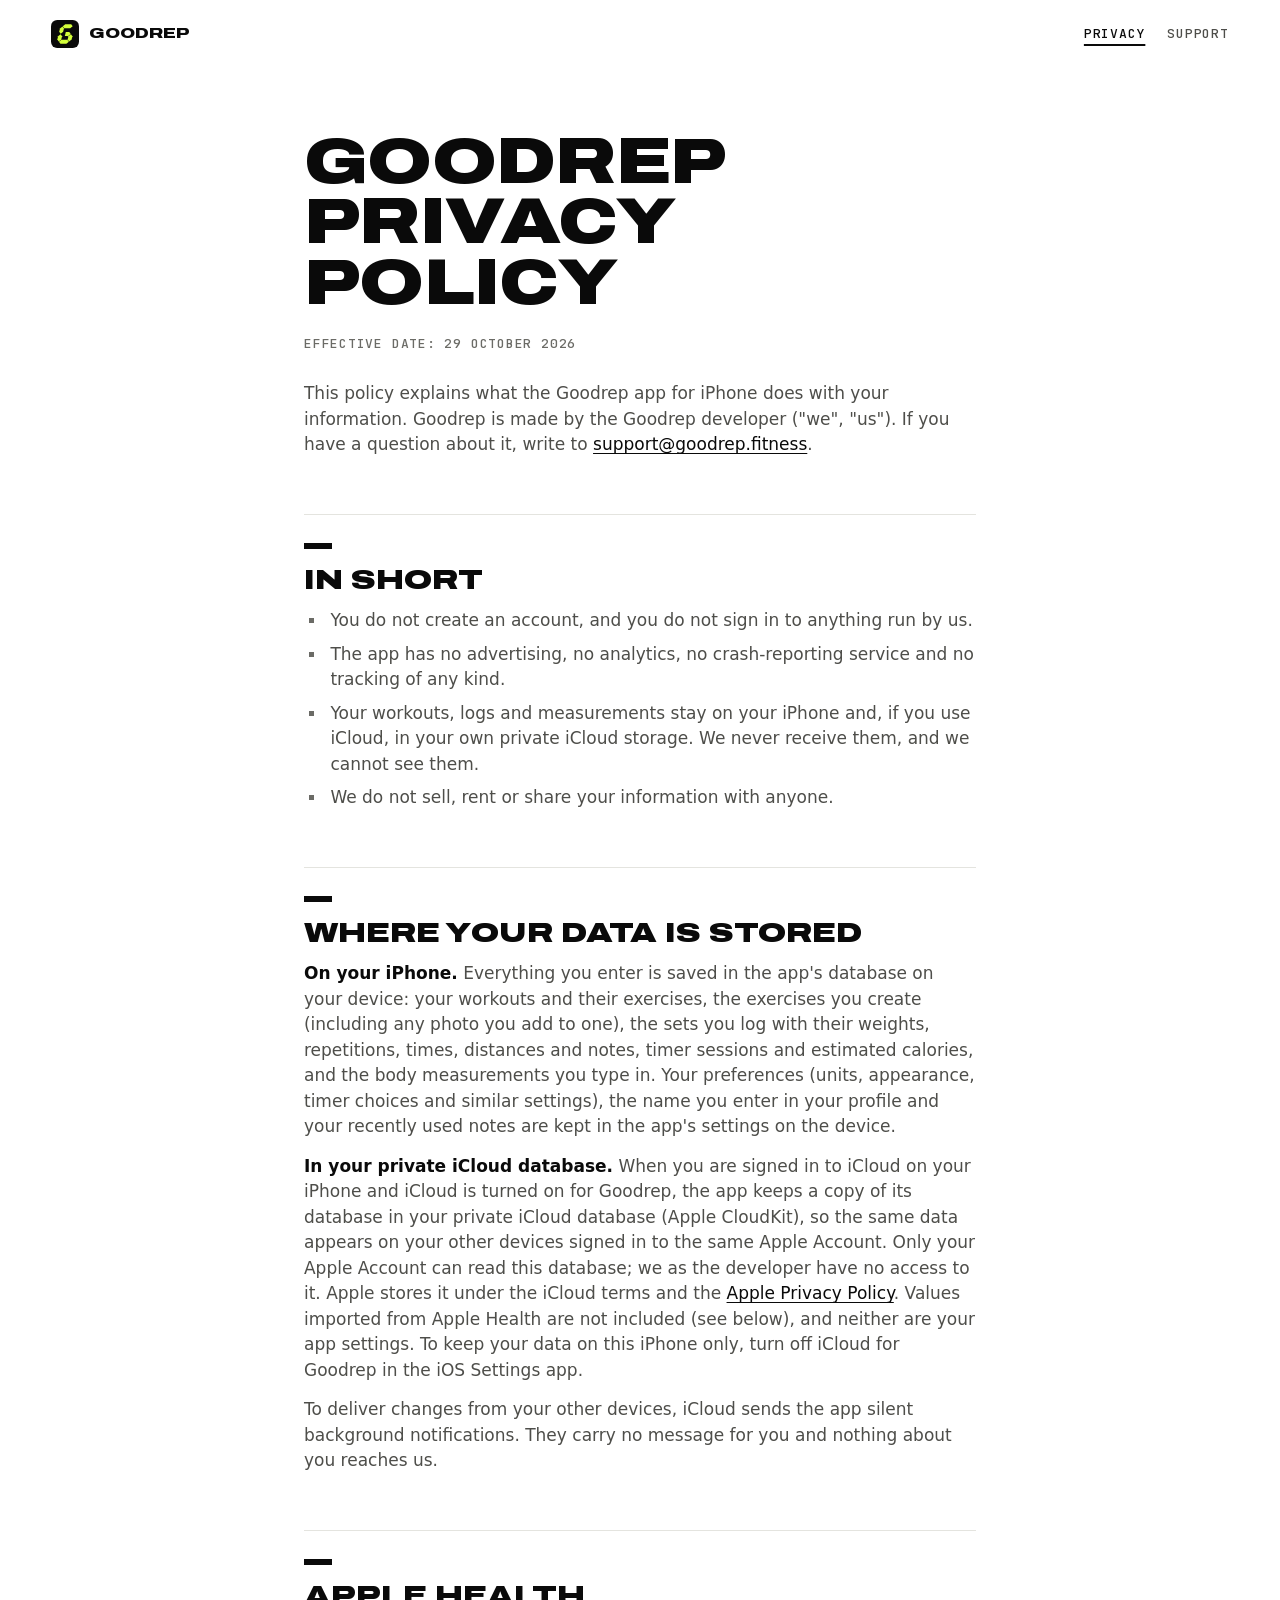
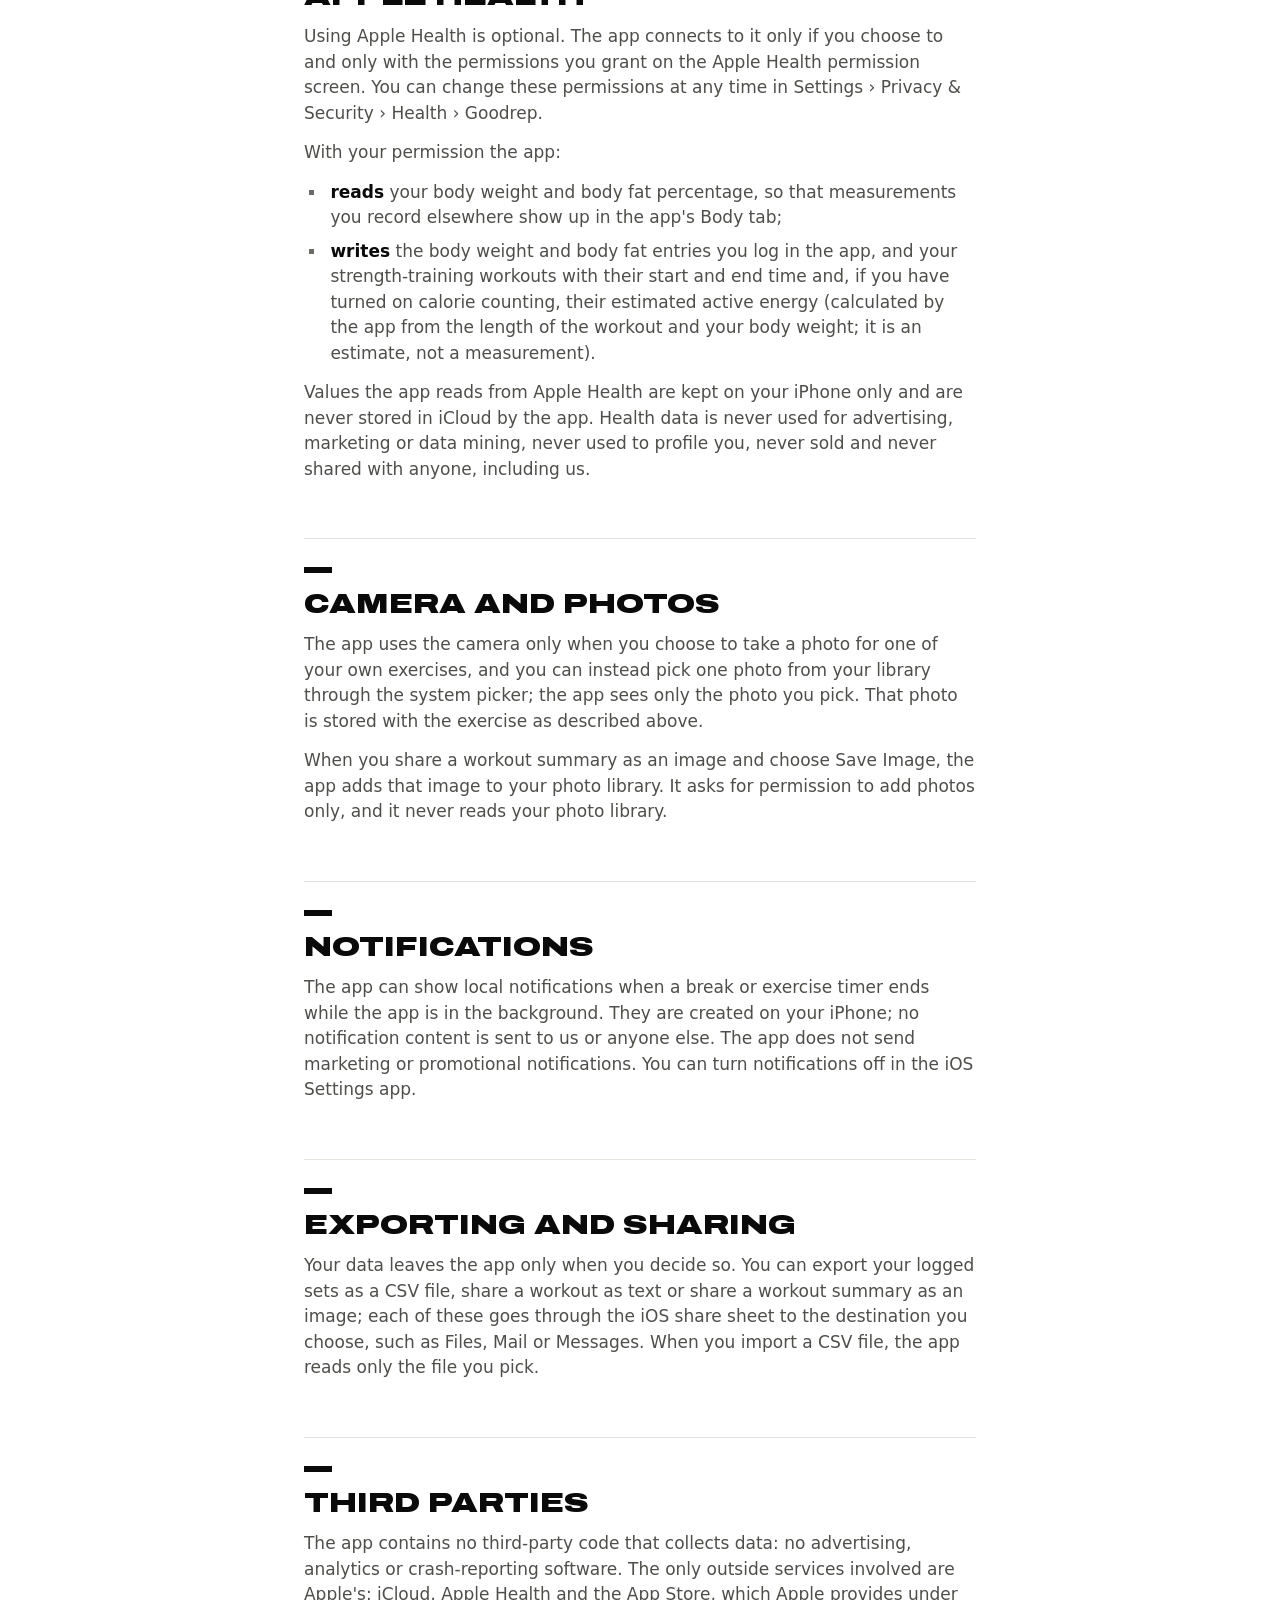
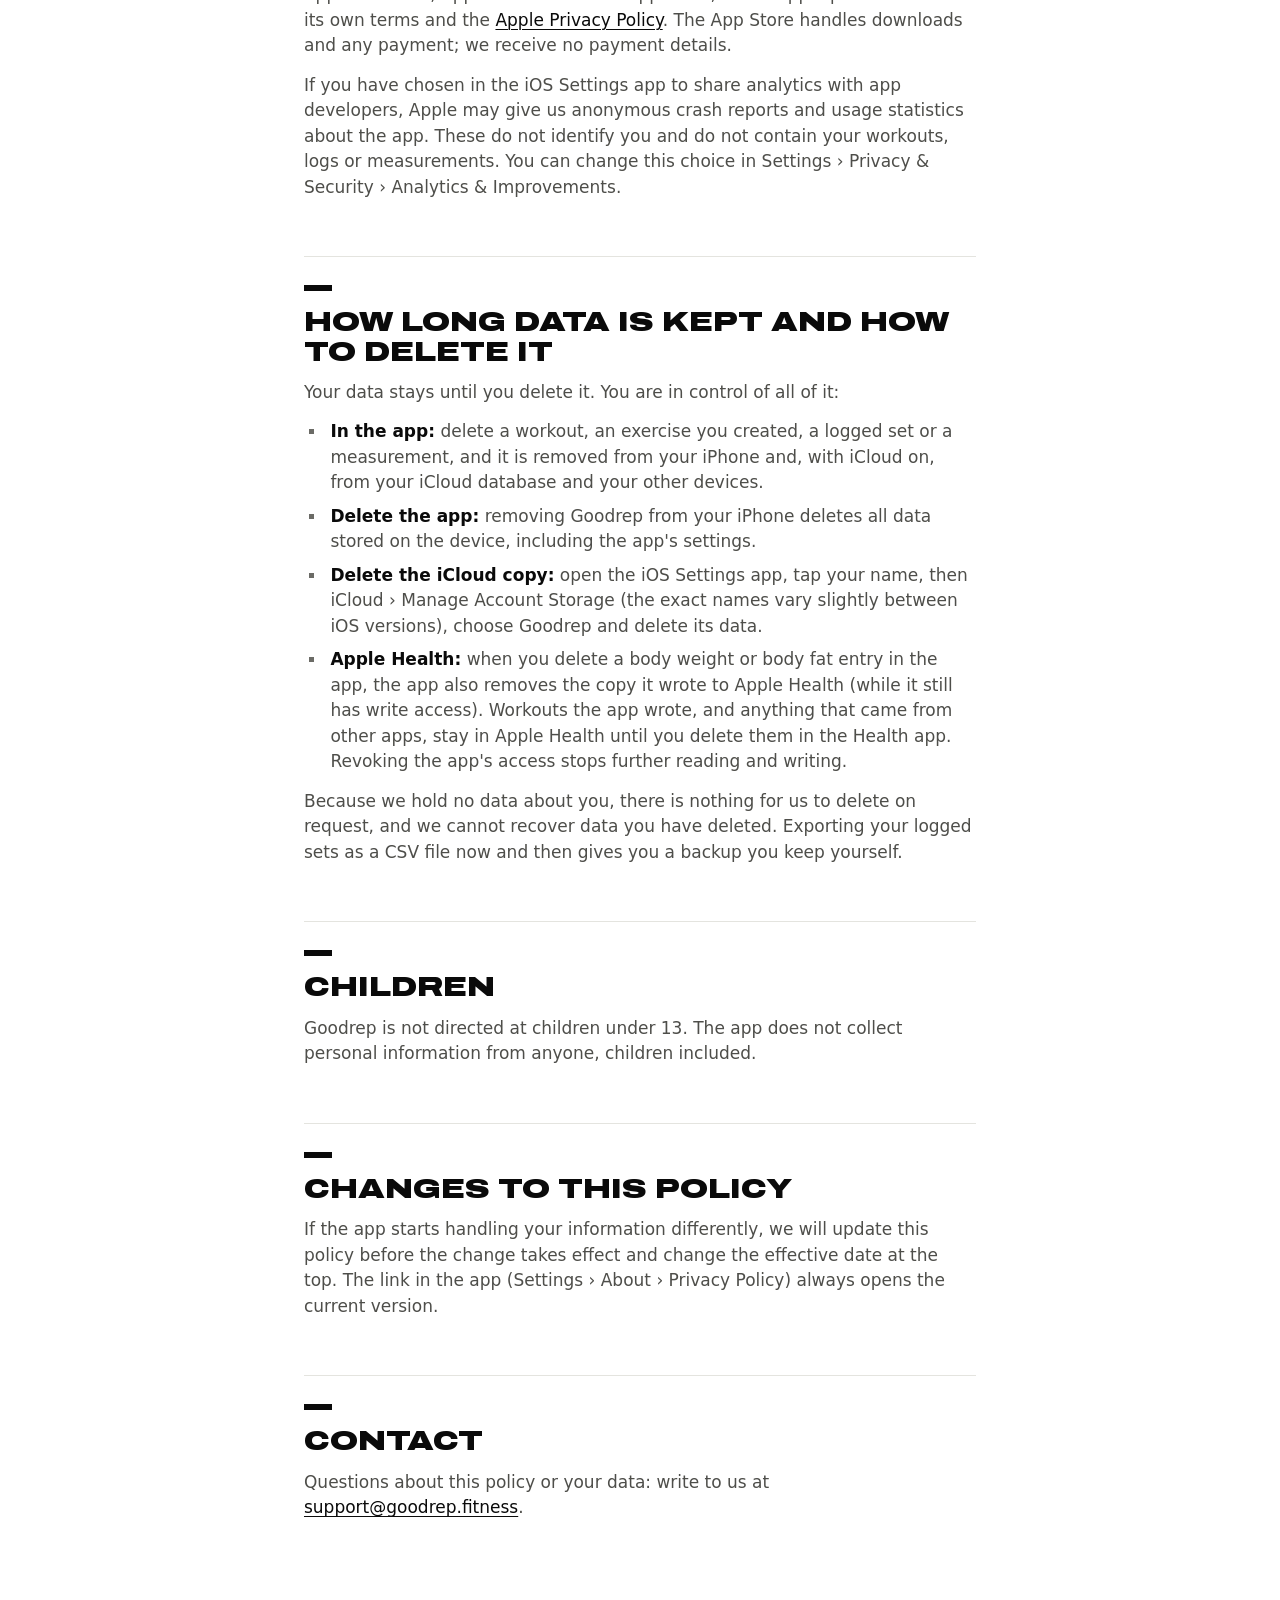
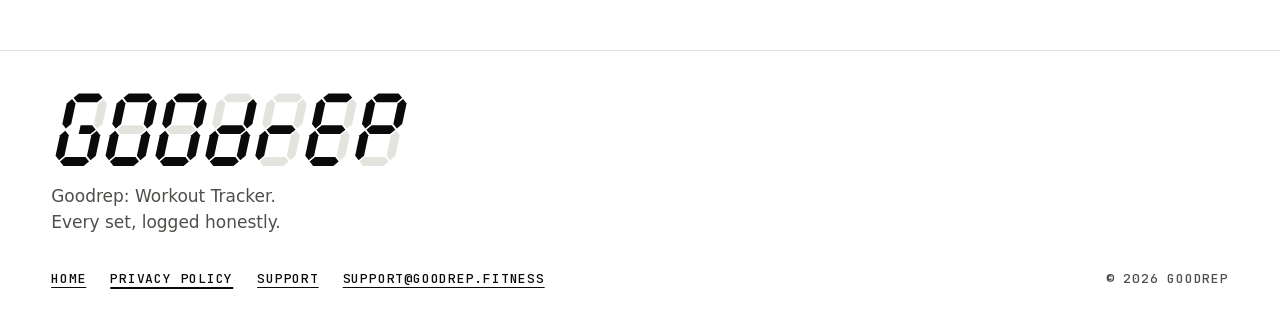
==== commit 512e09e3: "Site: privacy and support pages do not name the owner Co-Authored-By: Claude Fable 5.1 <noreply@anth" ====
--- a/privacy/index.html
+++ b/privacy/index.html
@@ -51,7 +51,7 @@
 <main id="main" class="doc">
 <h1>Goodrep Privacy Policy</h1>
 <p>Effective date: 29 October 2026</p>
-<p>This policy explains what the Goodrep app for iPhone does with your information. Goodrep is made by Mukhammadjon Ibragimov ("we", "us"). If you have a question about it, write to <a href="mailto:support@goodrep.fitness">support@goodrep.fitness</a>.</p>
+<p>This policy explains what the Goodrep app for iPhone does with your information. Goodrep is made by the Goodrep developer ("we", "us"). If you have a question about it, write to <a href="mailto:support@goodrep.fitness">support@goodrep.fitness</a>.</p>
 <h2>In short</h2>
 <ul>
 <li>You do not create an account, and you do not sign in to anything run by us.</li>
@@ -95,7 +95,7 @@
 <h2>Changes to this policy</h2>
 <p>If the app starts handling your information differently, we will update this policy before the change takes effect and change the effective date at the top. The link in the app (Settings › About › Privacy Policy) always opens the current version.</p>
 <h2>Contact</h2>
-<p>Questions about this policy or your data: write to Mukhammadjon Ibragimov at <a href="mailto:support@goodrep.fitness">support@goodrep.fitness</a>.</p>
+<p>Questions about this policy or your data: write to us at <a href="mailto:support@goodrep.fitness">support@goodrep.fitness</a>.</p>
 </main>
 
 <footer class="site">
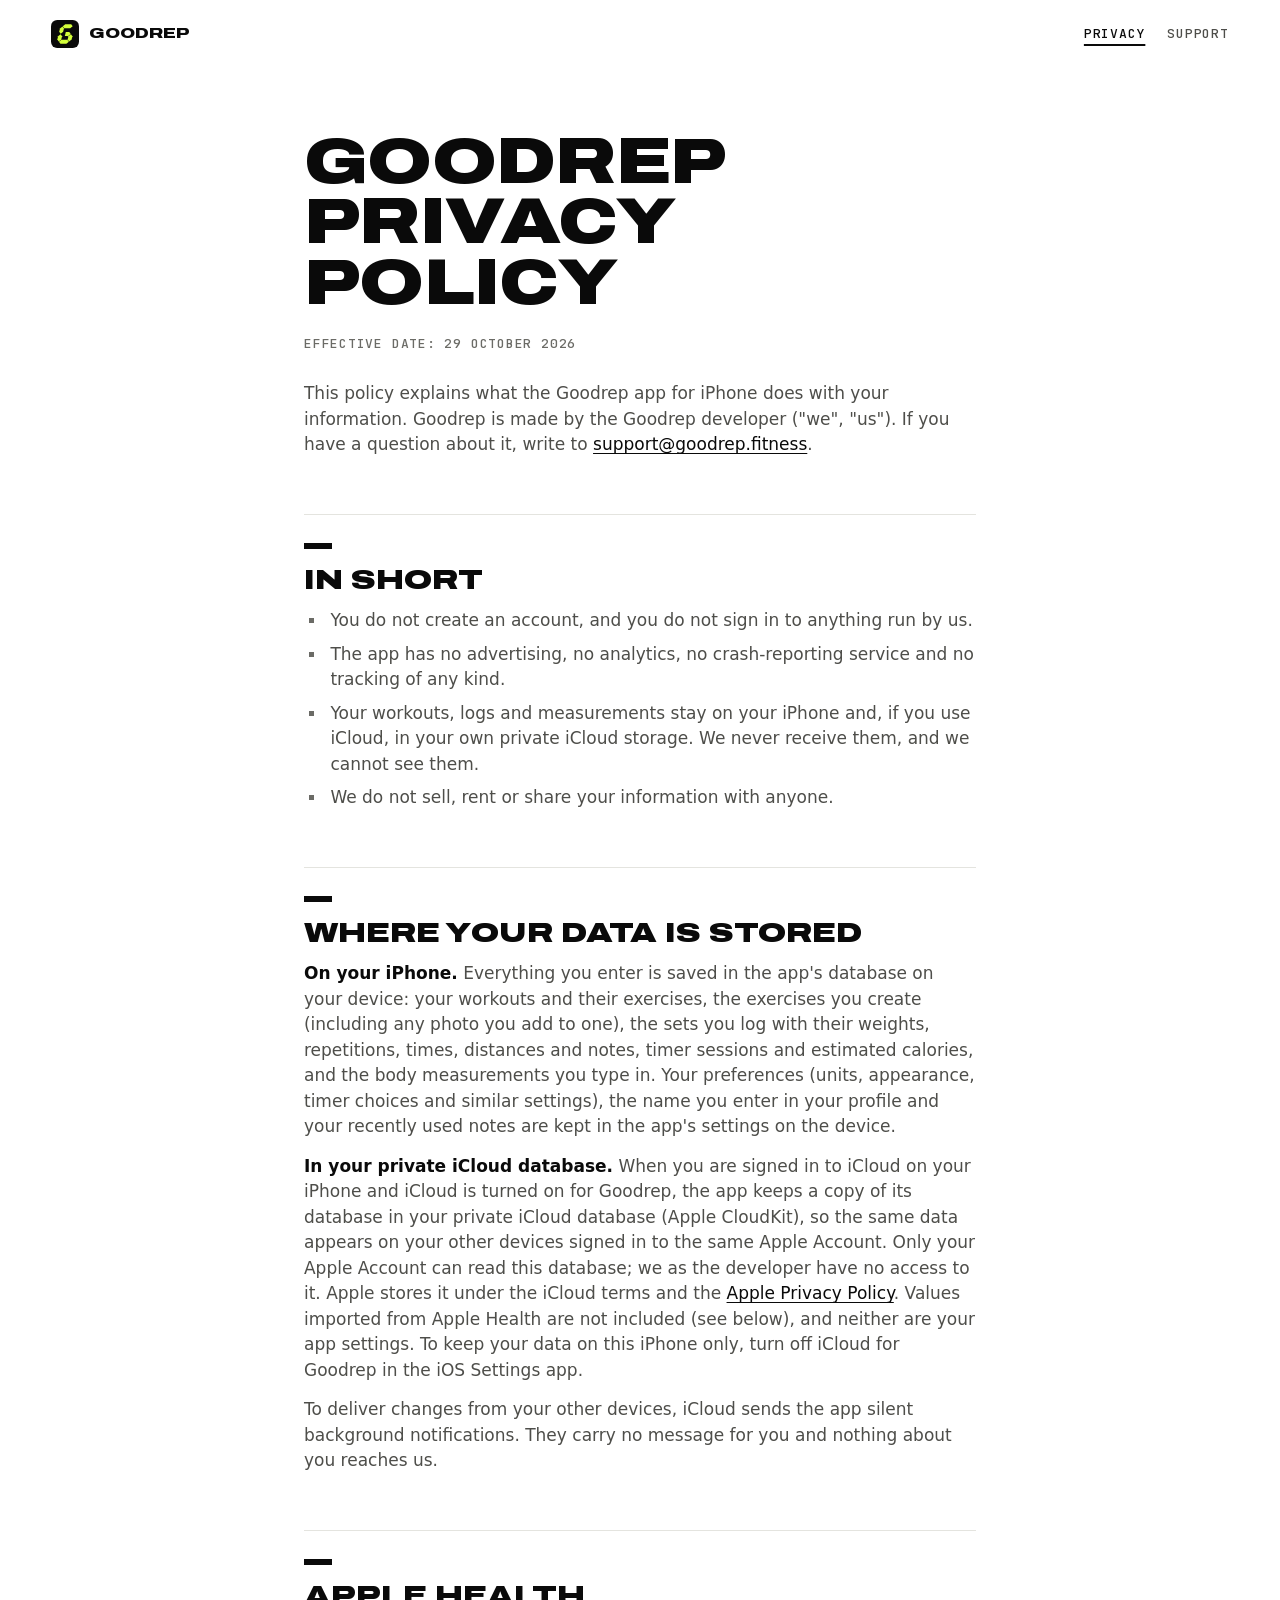
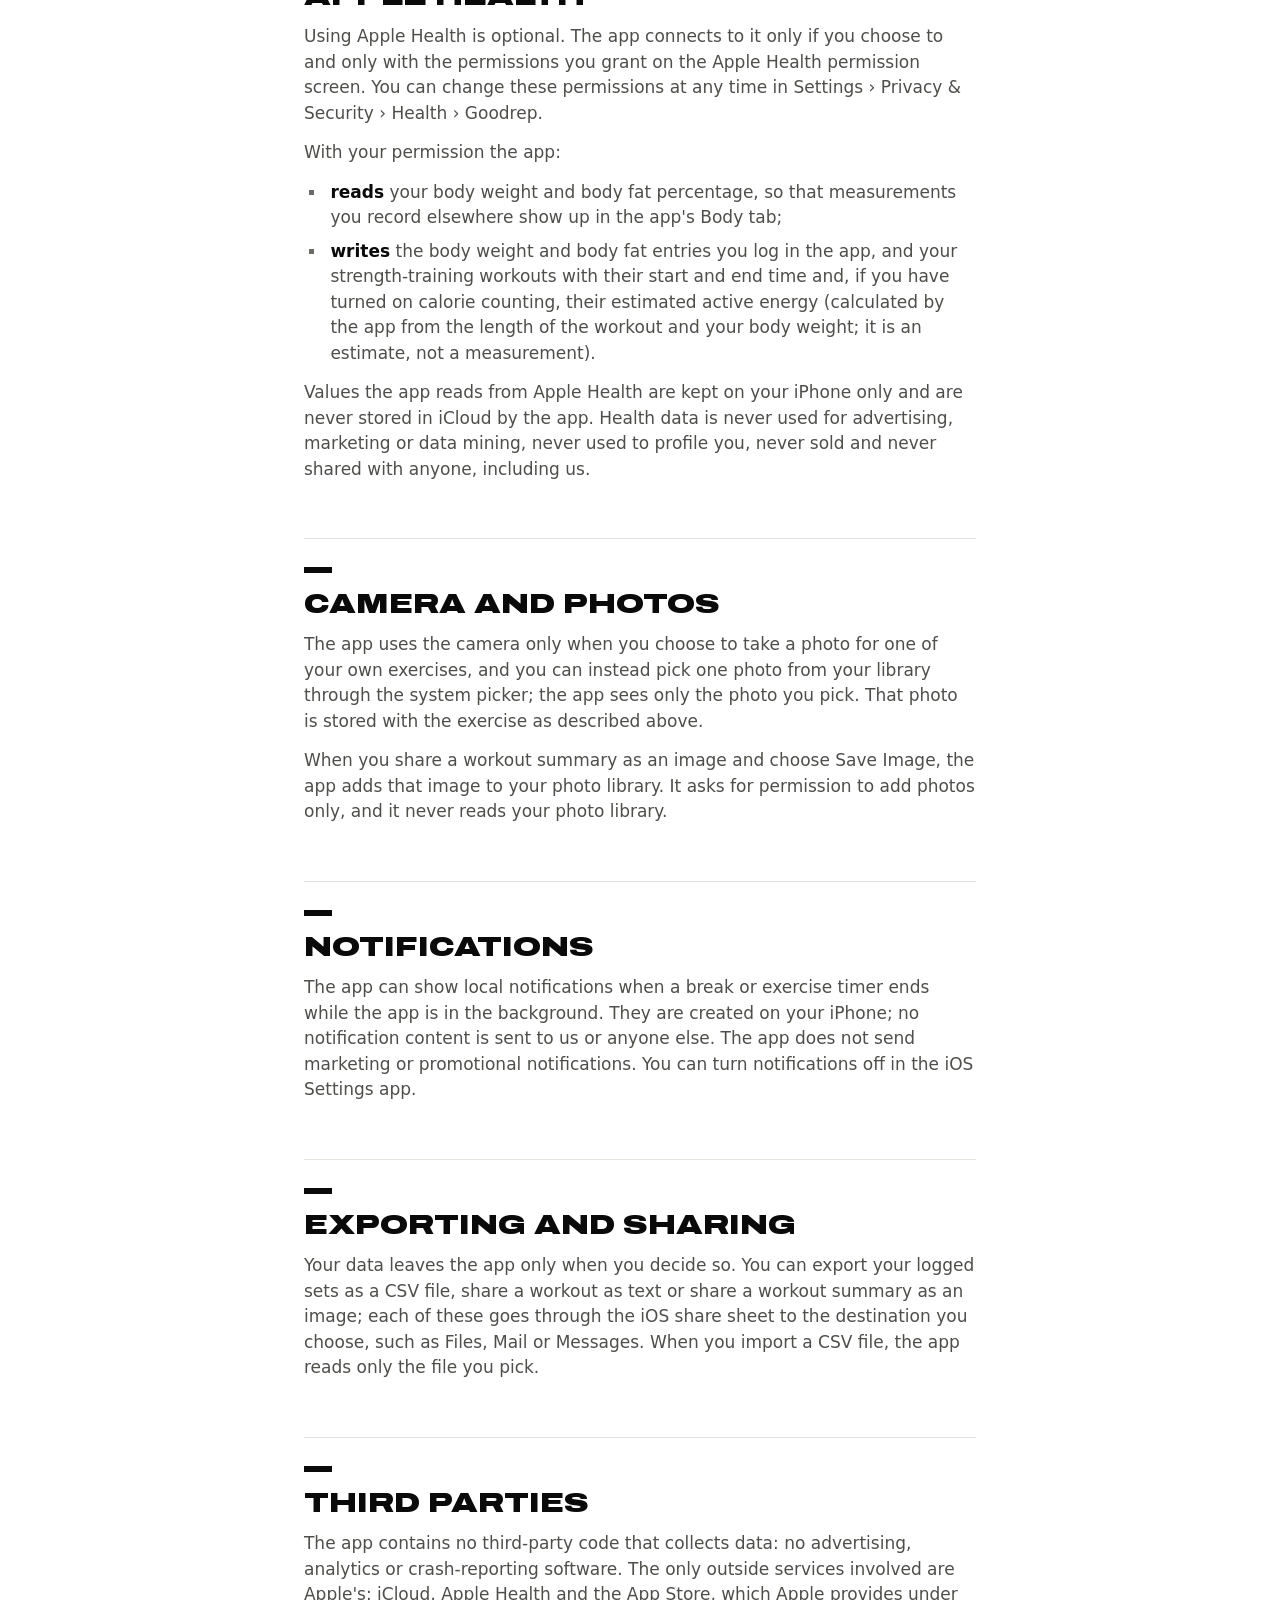
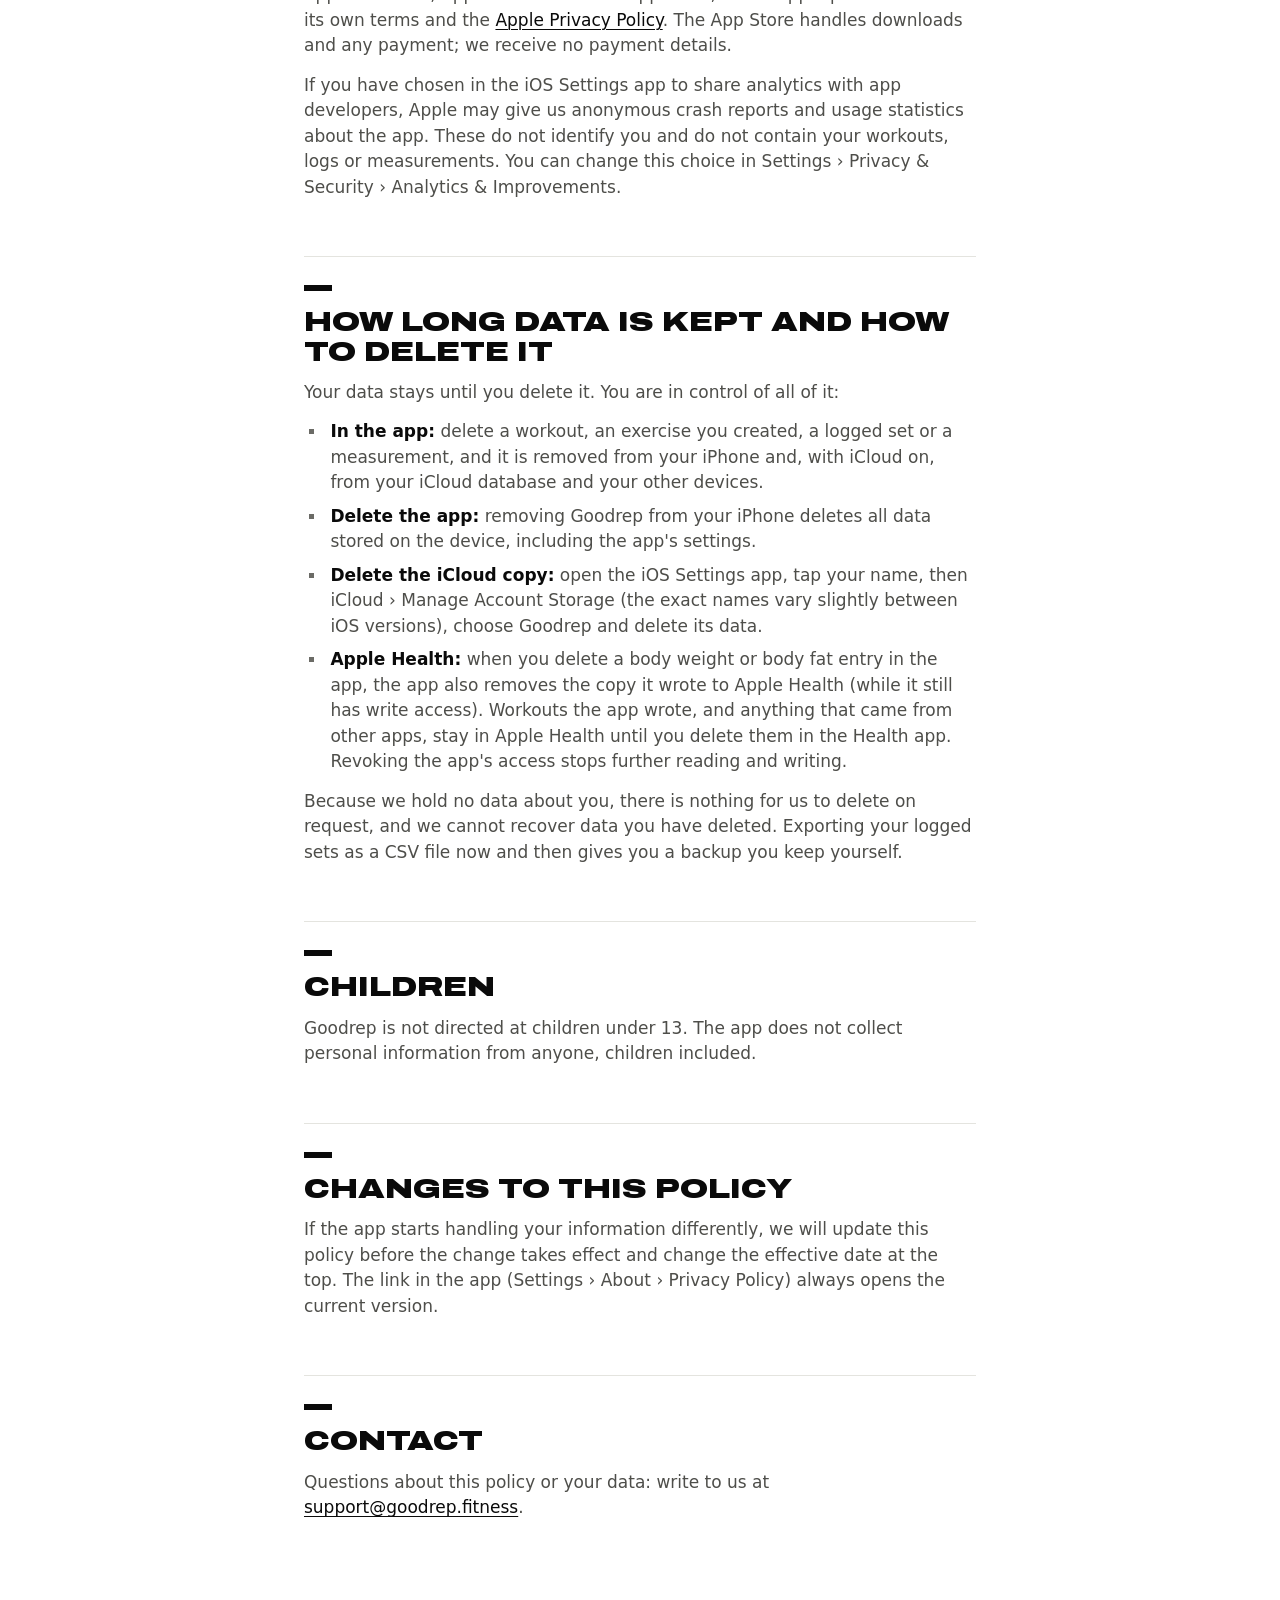
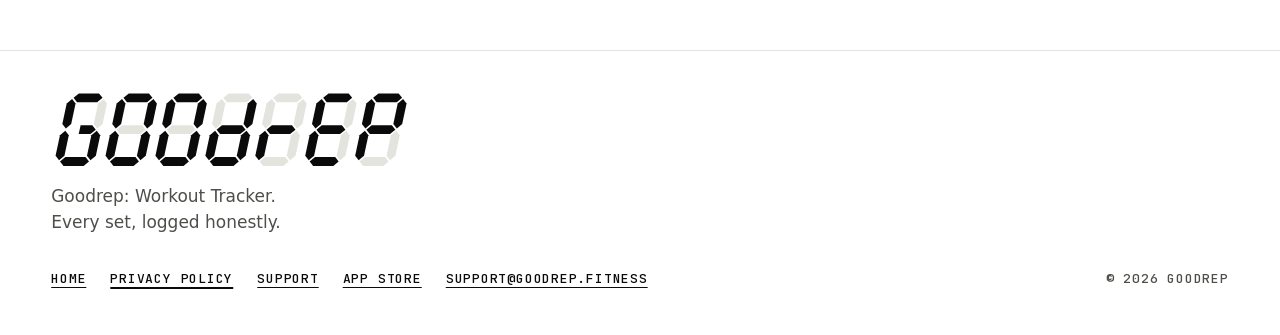
==== commit c992ce66: "Site: link the live App Store listing The app is on the App Store (id6828292876, released 14 Novembe" ====
--- a/privacy/index.html
+++ b/privacy/index.html
@@ -8,6 +8,7 @@
 <title>Goodrep Privacy Policy</title>
 <meta name="description" content="How the Goodrep app for iPhone handles your information: no account, no advertising, no analytics and no tracking. Your data stays on your iPhone and in your own iCloud.">
 <link rel="canonical" href="https://goodrep.fitness/privacy/">
+<meta name="apple-itunes-app" content="app-id=6828292876">
 <meta name="theme-color" content="#0A0A0A" media="(prefers-color-scheme: dark)">
 <meta name="theme-color" content="#FFFFFF" media="(prefers-color-scheme: light)">
 <link rel="icon" href="/favicon.ico" sizes="48x48">
@@ -107,6 +108,7 @@
         <li><a href="/">Home</a></li>
         <li><a href="/privacy/" aria-current="page">Privacy policy</a></li>
         <li><a href="/support/">Support</a></li>
+        <li><a href="https://apps.apple.com/app/id6828292876">App Store</a></li>
         <li><a href="mailto:support@goodrep.fitness">support@goodrep.fitness</a></li>
       </ul></nav>
       <p>© 2026 Goodrep</p>
